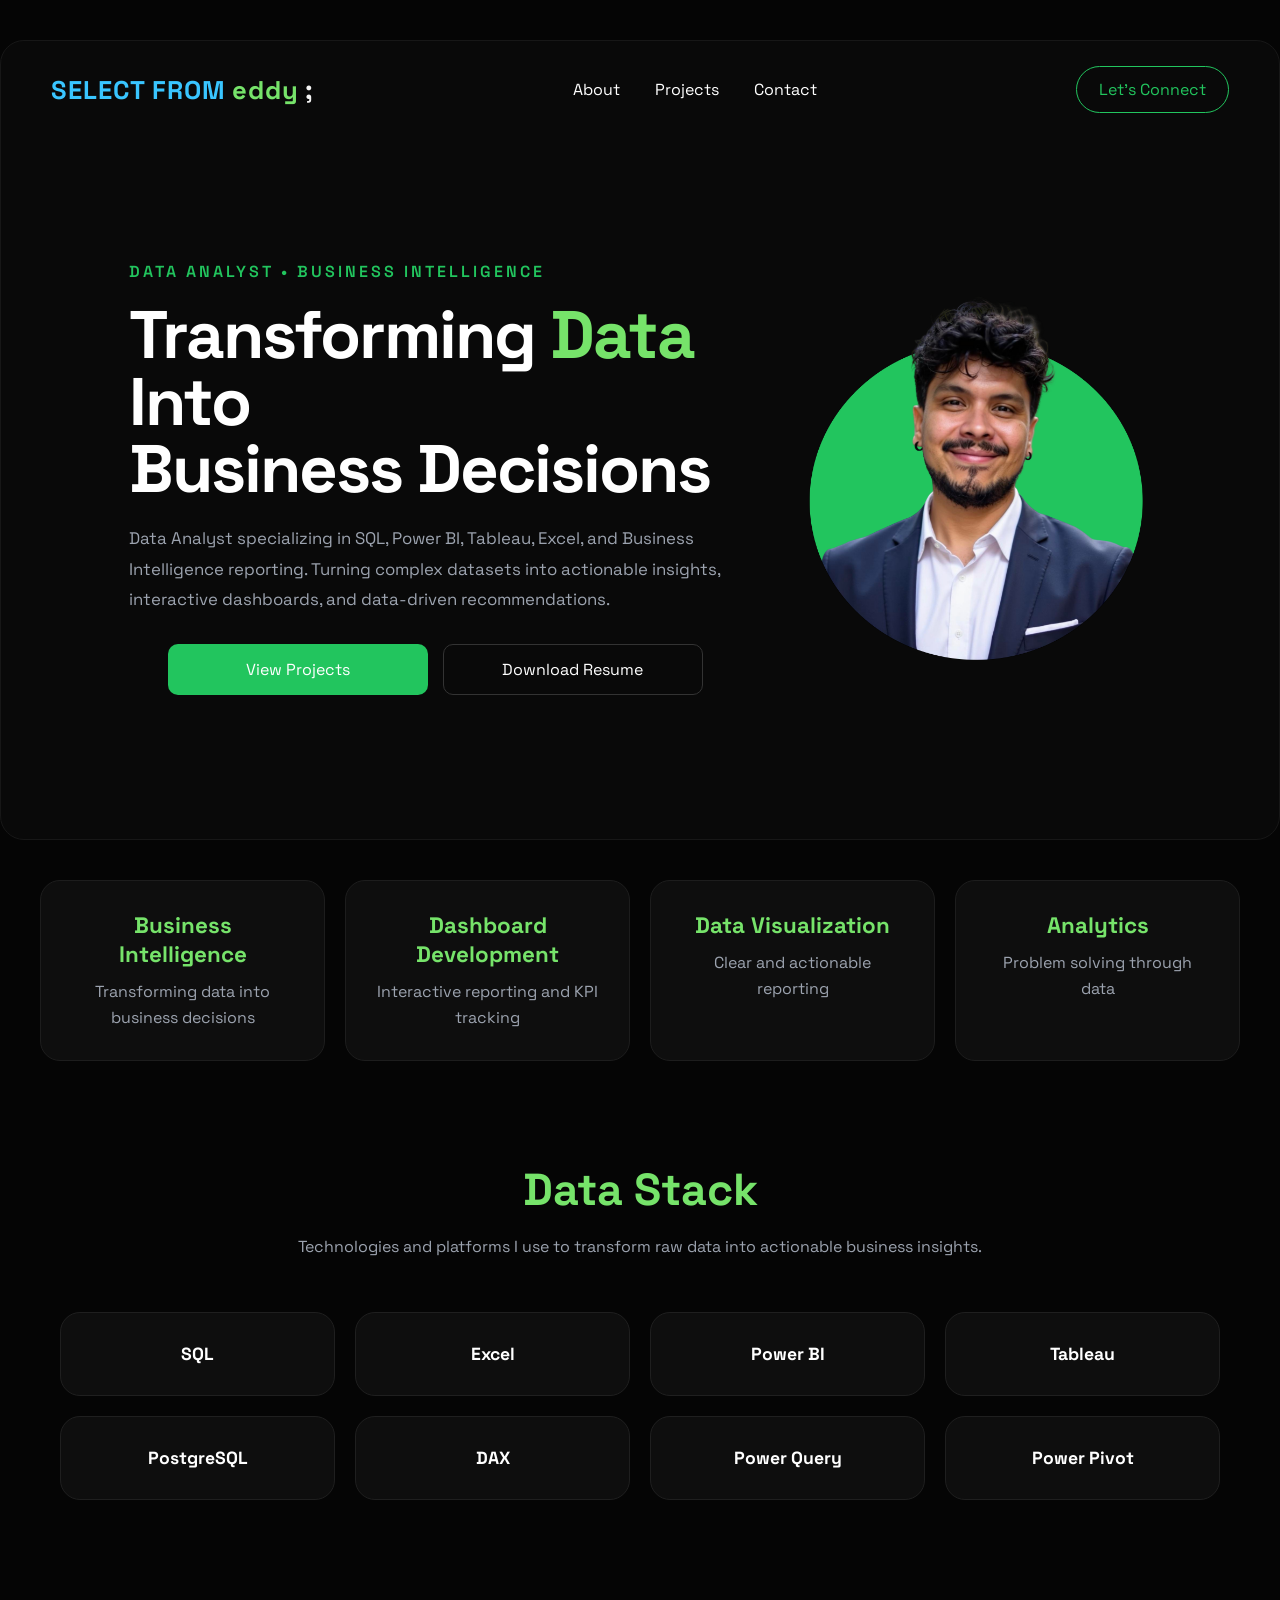
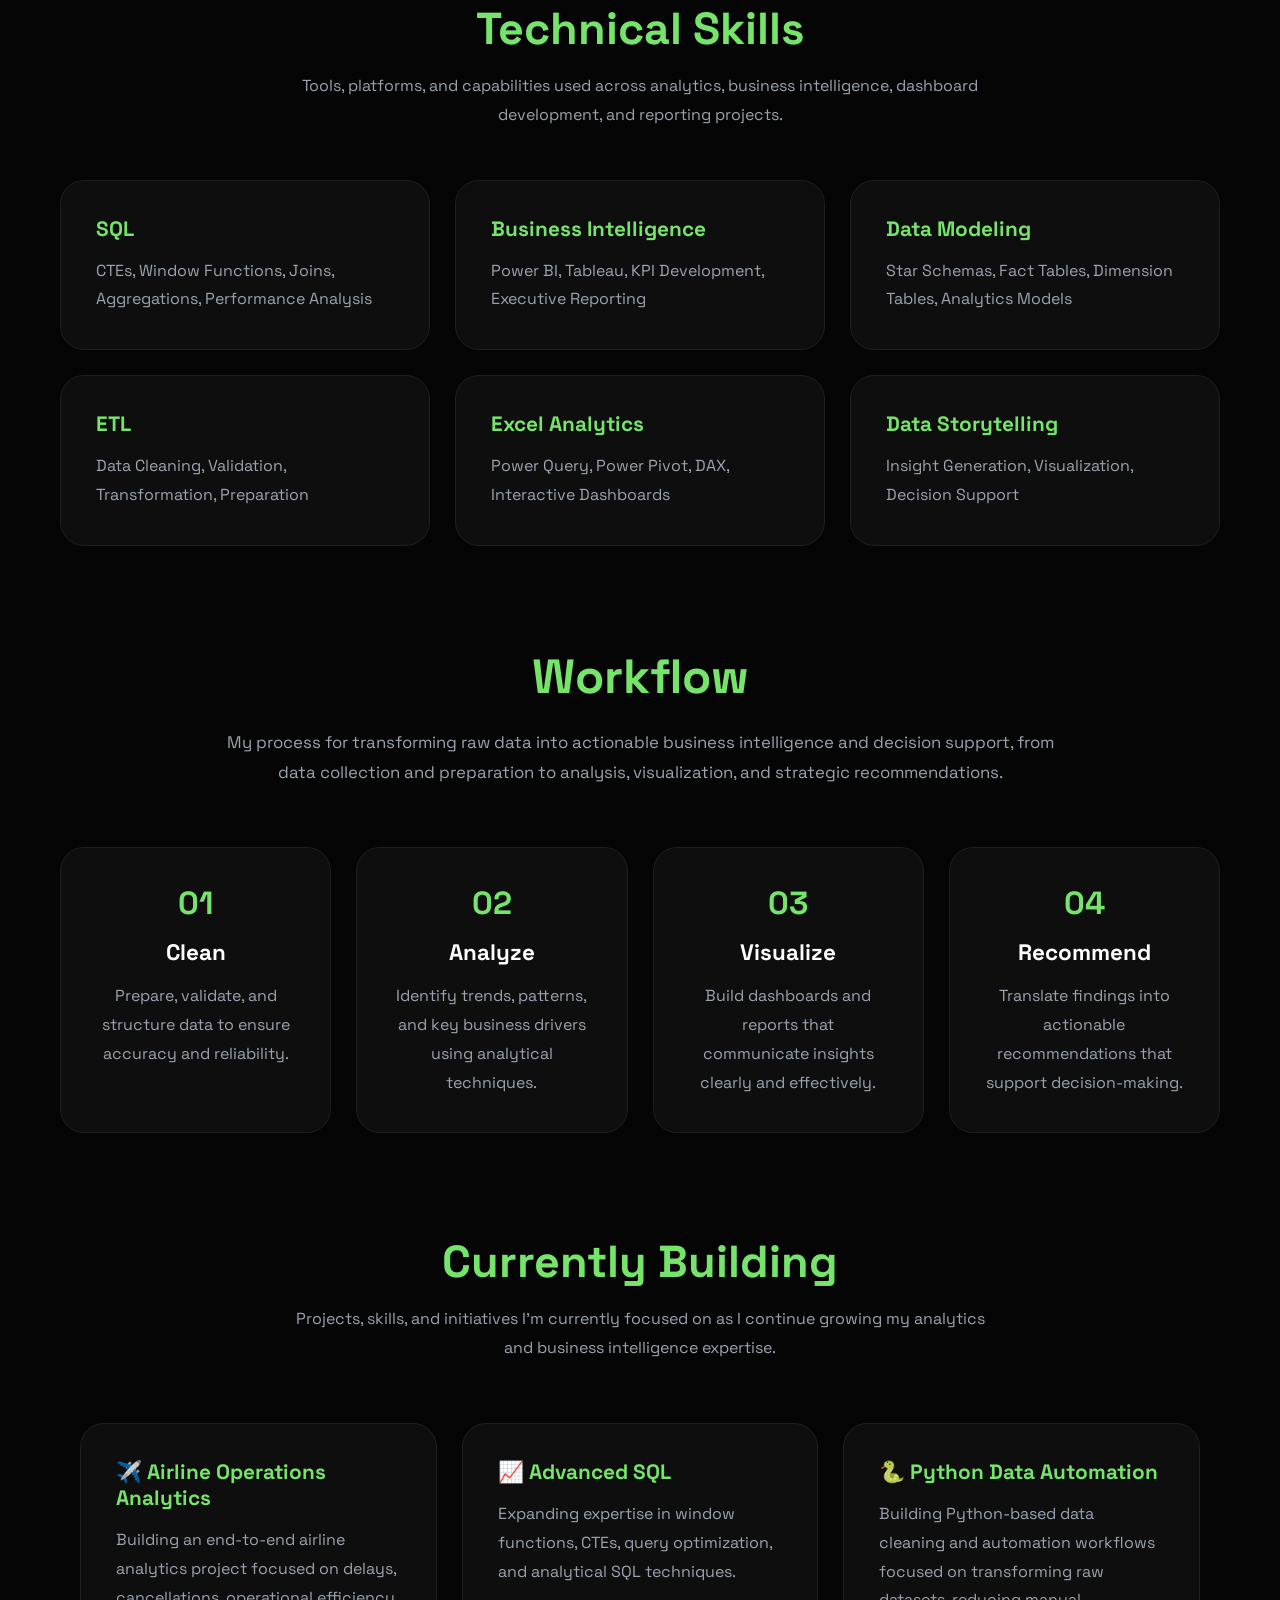
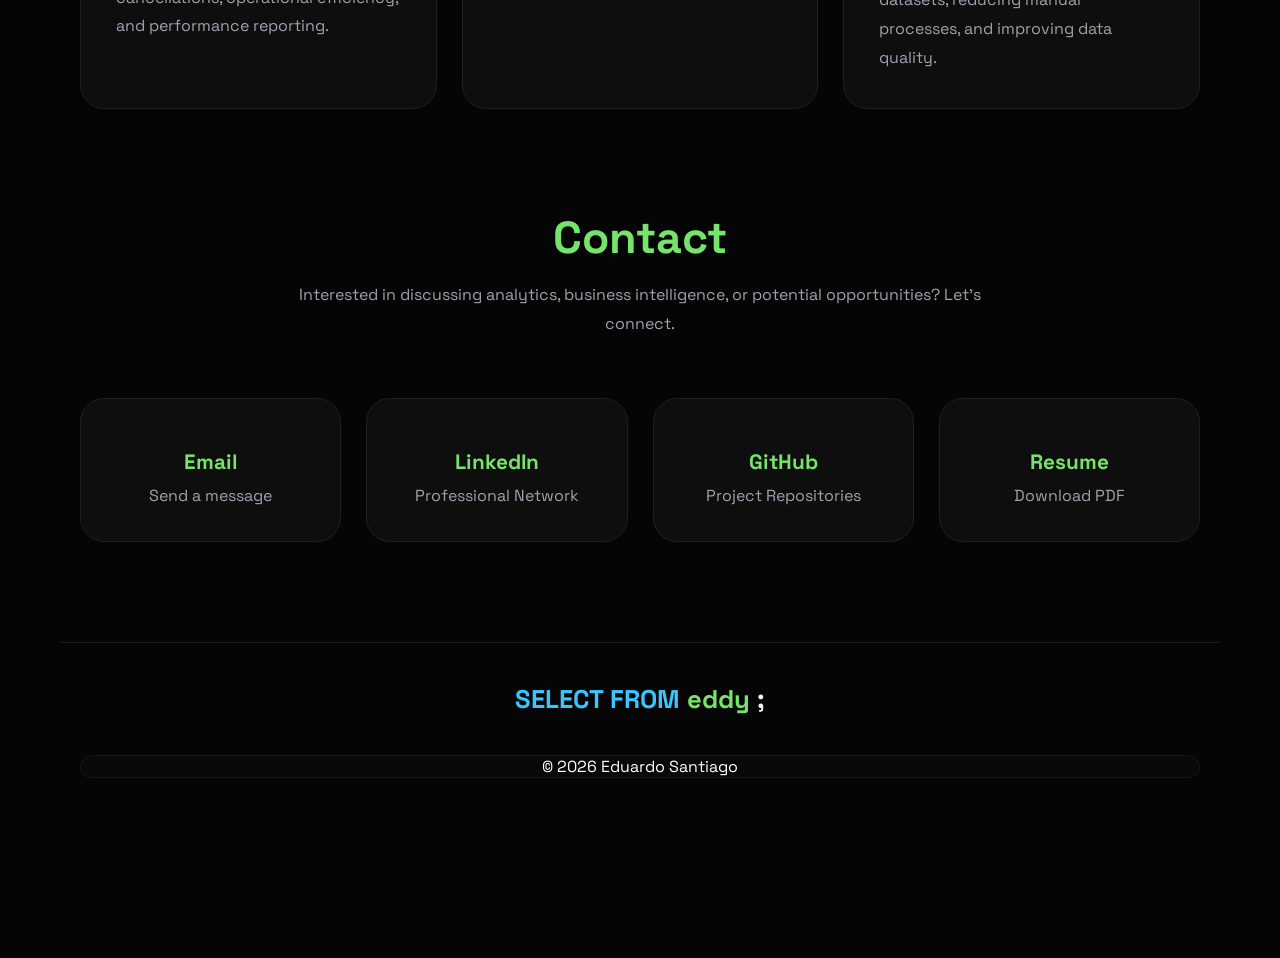
==== index.html @ 5956c4ac "index.html" ====
<!DOCTYPE html>
<html lang="en">

<head>
    <meta charset="UTF-8">
    <meta name="viewport" content="width=device-width, initial-scale=1.0">
    <title>Eduardo Santiago | Data Analyst</title>

    <link rel="stylesheet" href="styles.css">

   <link href="https://fonts.googleapis.com/css2?family=Space+Grotesk:wght@400;500;700;800&display=swap" rel="stylesheet">
</head>
<meta name="viewport" content="width=device-width, initial-scale=1.0">


<body>

    <div class="hero-wrapper">

        <nav class="navbar">

           <a href="index.html" class="logo">
    <span class="sql-blue">SELECT</span>
    <span class="sql-blue">FROM</span>
    <span class="sql-green">eddy</span>
    <span class="sql-white">;</span>
</a>


            <ul class="nav-links">
                <li><a href="about.html">About</a></li>
                <li><a href="projects.html">Projects</a></li>
                <li><a href="#contact">Contact</a></li>
            </ul>

            <a href="#contact" class="nav-button">
                Let's Connect
            </a>

        </nav>

 <section class="hero">

    <div class="hero-content">

        <span class="hero-tag">
            DATA ANALYST • BUSINESS INTELLIGENCE
        </span>

        <h1>
            Transforming
            <span class="green">Data</span>
            Into
            <br>
            Business Decisions
        </h1>

        <p>
            Data Analyst specializing in SQL, Power BI,
            Tableau, Excel, and Business Intelligence reporting.
            Turning complex datasets into actionable insights,
            interactive dashboards, and data-driven recommendations.
        </p>

        <div class="hero-buttons">

            <a href="projects.html" class="primary-btn">
                View Projects
            </a>

            <a href="assets/resume.pdf" class="secondary-btn" target="_blank">
                Download Resume
            </a>

        </div>

    </div>

    <div class="hero-image">
        <img src="assets/profilepic.png" alt="Profile Picture">
    </div>

</section>

       <br>

    </div>

   <section class="stats">

    <div class="stat">
        <h2>Business Intelligence</h2>
        <p>Transforming data into business decisions</p>
    </div>

    <div class="stat">
        <h2>Dashboard Development</h2>
        <p>Interactive reporting and KPI tracking</p>
    </div>

    <div class="stat">
        <h2>Data Visualization</h2>
        <p>Clear and actionable reporting</p>
    </div>

    <div class="stat">
        <h2>Analytics</h2>
        <p>Problem solving through data</p>
    </div>

</section>

<section class="home-section">

    <h2 class="section-title">
        Data Stack
    </h2>

    <p class="section-description">
        Technologies and platforms I use to transform raw data into
        actionable business insights.
    </p>

    <div class="stack-grid">

        <div class="stack-card">SQL</div>

        <div class="stack-card">Excel</div>

        <div class="stack-card">Power BI</div>

        <div class="stack-card">Tableau</div>

        <div class="stack-card">PostgreSQL</div>

        <div class="stack-card">DAX</div>

        <div class="stack-card">Power Query</div>

        <div class="stack-card">Power Pivot</div>

    </div>

</section>
<section class="home-section">

    <h2 class="section-title">
        Technical Skills
    </h2>

    <p class="section-description">
        Tools, platforms, and capabilities used across analytics,
        business intelligence, dashboard development, and reporting projects.
    </p>

    <div class="skills-grid-home">

        <div class="skills-card">
            <h3>SQL</h3>
            <p>CTEs, Window Functions, Joins, Aggregations, Performance Analysis</p>
        </div>

        <div class="skills-card">
            <h3>Business Intelligence</h3>
            <p>Power BI, Tableau, KPI Development, Executive Reporting</p>
        </div>

        <div class="skills-card">
            <h3>Data Modeling</h3>
            <p>Star Schemas, Fact Tables, Dimension Tables, Analytics Models</p>
        </div>

        <div class="skills-card">
            <h3>ETL</h3>
            <p>Data Cleaning, Validation, Transformation, Preparation</p>
        </div>

        <div class="skills-card">
            <h3>Excel Analytics</h3>
            <p>Power Query, Power Pivot, DAX, Interactive Dashboards</p>
        </div>

        <div class="skills-card">
            <h3>Data Storytelling</h3>
            <p>Insight Generation, Visualization, Decision Support</p>
        </div>

    </div>

</section>
<section class="home-section">

   <section class="workflow-section">

    <h2>Workflow</h2>

    <p class="workflow-description">
        My process for transforming raw data into actionable business intelligence and decision support, from data collection and preparation to analysis, visualization, and strategic recommendations.
    </p>

    <div class="workflow-grid">

        <div class="workflow-card">
            <span class="workflow-number">01</span>
            <h3>Clean</h3>
            <p>
                Prepare, validate, and structure data to ensure accuracy and reliability.
            </p>
        </div>

        <div class="workflow-card">
            <span class="workflow-number">02</span>
            <h3>Analyze</h3>
            <p>
                Identify trends, patterns, and key business drivers using analytical techniques.
            </p>
        </div>

        <div class="workflow-card">
            <span class="workflow-number">03</span>
            <h3>Visualize</h3>
            <p>
                Build dashboards and reports that communicate insights clearly and effectively.
            </p>
        </div>

        <div class="workflow-card">
            <span class="workflow-number">04</span>
            <h3>Recommend</h3>
            <p>
                Translate findings into actionable recommendations that support decision-making.
            </p>
        </div>

    </div>

</section>
<section class="home-section">

    <h2 class="section-title">
        Currently Building
    </h2>

    <p class="section-description">

        Projects, skills, and initiatives I'm currently focused on
        as I continue growing my analytics and business intelligence expertise.

    </p>

    <div class="current-grid">

        <div class="current-card">

            <h3>✈️ Airline Operations Analytics</h3>

            <p>
                Building an end-to-end airline analytics project focused
                on delays, cancellations, operational efficiency,
                and performance reporting.
            </p>

        </div>

        <div class="current-card">

            <h3>📈 Advanced SQL</h3>

            <p>
                Expanding expertise in window functions,
                CTEs, query optimization,
                and analytical SQL techniques.
            </p>

        </div>

       <div class="current-card">

    <h3>🐍 Python Data Automation</h3>

    <p>
        Building Python-based data cleaning and automation
        workflows focused on transforming raw datasets,
        reducing manual processes, and improving data quality.
    </p>



    </div>

</section>
<section class="home-section" id="contact">

    <h2 class="section-title">
        Contact
    </h2>

    <p class="section-description">

        Interested in discussing analytics, business intelligence,
        or potential opportunities? Let's connect.

    </p>

    <div class="contact-grid">

        <a href="mailto:greencitycypha@gmail.com"
           class="contact-card">

            

            <h3>Email</h3>

            <p>Send a message</p>

        </a>

        <a href="https://www.linkedin.com/in/eduardo-santiago-831806a0/"
           target="_blank"
           class="contact-card">

            

            <h3>LinkedIn</h3>

            <p>Professional Network</p>

        </a>

        <a href="https://github.com/SelectFromEddy"
           target="_blank"
           class="contact-card">

            

            <h3>GitHub</h3>

            <p>Project Repositories</p>

        </a>

        <a href="assets/resume.pdf"
           target="_blank"
           class="contact-card">

            

            <h3>Resume</h3>

            <p>Download PDF</p>

        </a>

    </div>

</section>

</body>
<footer class="footer">

    <div class="footer-logo">

        <span class="sql-blue">SELECT</span>
        <span class="sql-blue">FROM</span>
        <span class="sql-green">eddy</span>
        <span class="sql-white">;</span>

    </div>

    <p class="hero-wrapper">
        © 2026 Eduardo Santiago
    </p>

</footer>



</html>
---- styles.css ----
* {
    margin: 0;
    padding: 0;
    box-sizing: border-box;
}
body {
    background: #050505;
    color: white;
    font-family: 'Space Grotesk', sans-serif;
}


/* HERO CARD */

.hero-wrapper {

    max-width: 1300px;

    margin: 40px auto;

    background: #090909;

    border: 1px solid #171717;

    border-radius: 24px;

    overflow: hidden;
}

/* NAV */

.navbar {

    display: flex;

    justify-content: space-between;

    align-items: center;

    padding: 25px 50px;
}

.logo {

    font-size: 1.6rem;

    font-weight: 900;

    letter-spacing: 1px;

    cursor: pointer;

    text-decoration: none;

    display: inline-flex;

    gap: 6px;
}
.sql-blue {

    color: #39c5ff;
}

.sql-green {

    color: #76e36a;
}

.sql-white {

    color: #f5f5f5;
}
.nav-links {

    list-style: none;

    display: flex;

    gap: 35px;
}

.nav-links a {

    color: white;

    text-decoration: none;
}

.nav-button {

    padding: 12px 22px;

    border: 1px solid #22c55e;

    color: #22c55e;

    text-decoration: none;

    border-radius: 999px;
}

/* HERO */

.hero {

    display: grid;

    grid-template-columns: 1fr 450px;

    align-items: center;

    gap: 40px;

    padding: 60px;
}

.hero-tag {

    color: #22c55e;

    letter-spacing: 3px;

    font-weight: 600;
}

.hero h1 {

    font-size: 4.2rem;

    line-height: 1;

    font-weight: 800;

    letter-spacing: -2px;

    margin: 20px 0;
}

.green {

    color: #76e36a;

    font-weight: 800;
}


.hero p {

    max-width: 600px;

    color: #9ca3af;

    line-height: 1.8;

    margin-bottom: 30px;

    font-size: 1.05rem;
}

.hero-buttons {

    display: flex;

    gap: 15px;

    justify-content: center;

    flex-wrap: wrap;
}

.hero-buttons a {

    width: 260px;

    text-align: center;

    display: flex;

    justify-content: center;

    align-items: center;
}

.primary-btn {

    background: #22c55e;

    color: white;

    text-decoration: none;

    padding: 14px 24px;

    border-radius: 10px;
}

.secondary-btn {

    border: 1px solid #333;

    color: white;

    text-decoration: none;

    padding: 14px 24px;

    border-radius: 10px;
    }

/* PROFILE */

.hero-image {

    position: relative;

    width: 420px;

    height: 520px;

    margin: 0 auto;

    display: flex;

    justify-content: center;

    align-items: center;
}

.profile-shape {

    position: absolute;

    width: 360px;

    height: 360px;

    background: #22c55e;

    border-radius: 50%;

    left: 50%;

    bottom: 60px;

    transform: translateX(-50%);

    z-index: 1;

    box-shadow:
        0 0 80px rgba(34,197,94,.35);
}

.profile-image {

    position: absolute;

    width: 500px;

    left: 50%;

    bottom: 15px;

    transform: translateX(-50%);

    z-index: 2;
}
.profile-shape::after {

    content: '';

    position: absolute;

    left: 0;
    right: 0;

    bottom: 0;

    height: 180px;

    background: #22c55e;

    border-radius: 0 0 180px 180px;

    z-index: 5;
}
/* STATS */

.stats {

    max-width: 1200px;

    margin: 0 auto 50px;

    display: grid;

    grid-template-columns: repeat(4, 1fr);

    gap: 20px;
}

.stat {

    text-align: center;

    padding: 30px;

    background: #0e0e0e;

    border: 1px solid #1d1d1d;

    border-radius: 20px;
}

.stat h2 {

    color: #76e36a;

    font-size: 1.4rem;

    margin-bottom: 10px;
}


.stat p {

    color: #9ca3af;

    line-height: 1.6;
}


@media(max-width:900px){

    .hero{

        grid-template-columns:1fr;

        text-align:center;
    }

    .hero p{

        margin-left:auto;
        margin-right:auto;
    }

    .hero-buttons{

        justify-content:center;
    }

    .stats{

        grid-template-columns:1fr;
    }

}
/* ==========================
   PROJECTS PAGE
========================== */

.projects-hero {

    text-align: center;

    max-width: 900px;

    margin: 100px auto 70px;
}

.projects-hero h1 {

    font-size: 4rem;

    margin: 20px 0;
}

.projects-hero p {

    color: #9ca3af;

    line-height: 1.8;
}

.projects-grid-page {

    width: 100%;

    max-width: 1200px;

    margin: 80px auto;

    padding: 20px;

    display: flex;

    flex-direction: column;

    align-items: center;

    justify-content: center;

    gap: 35px;
}


.portfolio-card {

    width: 90%;

    max-width: 900px;

    margin: 0 auto;

    background: #0e0e0e;

    border: 1px solid #1f1f1f;

    border-radius: 24px;

    padding: 40px;

    text-decoration: none;

    color: white;

    transition: 0.35s ease;

    display: block;
}



.portfolio-card:hover {

    transform: translateY(-8px);

    border-color: #76e36a;

    box-shadow:
        0 0 30px rgba(118,227,106,.15);
}

.card-glow {

    position: absolute;

    width: 220px;

    height: 220px;

    top: -120px;

    right: -120px;

    background: rgba(118,227,106,.12);

    filter: blur(50px);
}

.portfolio-card h2 {

    margin-bottom: 12px;
}

.stack {

    display: inline-block;

    margin-bottom: 20px;

    color: #76e36a;

    font-weight: 600;
}

.portfolio-card p {

    color: #9ca3af;

    line-height: 1.7;

    margin-bottom: 20px;
}

/* ==========================
   SQL PROJECT CARDS
========================== */

.sql-query {

    text-align: center;

    font-family: Consolas, Monaco, monospace;

    font-size: 1.4rem;

    line-height: 1.8;

    margin-bottom: 20px;

    overflow-wrap: anywhere;

    word-break: break-word;
}



.project-description {

    text-align: center;

    color: #9ca3af;

    line-height: 1.8;

    padding: 10px 0 25px;
}

.query-button {

    display: block;

    text-align: center;

    color: #76e36a;

    font-weight: 700;

    font-size: 1.05rem;
}

.query-button:hover {

    color: #39c5ff;
}
/* PROJECT PAGE HEADER */

.sql-hero {

    max-width: 900px;

    margin: 100px auto 70px;

    padding: 0 20px;

    text-align: center;

    display: flex;

    flex-direction: column;

    align-items: center;
}

.repository-title {

    color: #76e36a;

    font-size: 4rem;

    font-weight: 800;

    margin-bottom: 20px;

    text-align: center;
}

.hero-subtitle {

    color: #9ca3af;

    line-height: 1.8;

    max-width: 700px;

    text-align: center;
}
/* ==========================
   MOBILE RESPONSIVE
========================== */

@media (max-width: 768px) {

    .navbar {

        flex-direction: column;

        gap: 20px;

        padding: 20px;
    }
    .project-image-small {

    width: 90%;

    max-width: none;
}


    .nav-links {

        flex-wrap: wrap;

        justify-content: center;

        gap: 15px;
    }

    .hero {

        grid-template-columns: 1fr;

        text-align: center;

        padding: 40px 20px;
    }

    .hero-content {

        order: 2;
    }

    .hero-image {

        order: 1;

        width: 100%;

        height: 380px;
    }

    .hero h1 {

        font-size: 2.5rem;
    }

    .hero p {

        max-width: 100%;

        margin-left: auto;

        margin-right: auto;
    }

    .hero-buttons {

        justify-content: center;

        flex-wrap: wrap;
    }

    .profile-shape {

        width: 280px;

        height: 280px;
    }

    .profile-image {

        width: 280px;
    }

    .stats {

        grid-template-columns: 1fr;

        padding: 20px;
    }

    .projects-grid-page {

        padding: 15px;
    }

    .portfolio-card {

        padding: 25px;
    }

    .sql-query {

        font-size: 1.1rem;
    }

    .repository-title {

        font-size: 2.5rem;
    }
}
/* ANALYTICS STACK */

.home-section {

    max-width: 1200px;

    margin: 100px auto;

    padding: 0 20px;

    text-align: center;
}

.section-title {

    color: #76e36a;

    font-size: 2.8rem;

    margin-bottom: 15px;
}

.section-description {

    color: #9ca3af;

    max-width: 700px;

    margin: 0 auto 50px;

    line-height: 1.8;
}

.stack-grid {

    display: grid;

    grid-template-columns:
        repeat(auto-fit, minmax(220px, 1fr));

    gap: 20px;
}

.stack-card {

    background: #0e0e0e;

    border: 1px solid #1f1f1f;

    border-radius: 20px;

    padding: 30px;

    font-size: 1.1rem;

    font-weight: 700;

    transition: 0.3s ease;
}

.stack-card:hover {

    border-color: #76e36a;

    transform: translateY(-5px);

    box-shadow:
        0 0 20px rgba(118,227,106,.12);
}
/* TECHNICAL SKILLS */

.skills-grid-home {

    display: grid;

    grid-template-columns:
        repeat(auto-fit, minmax(280px, 1fr));

    gap: 25px;

    max-width: 1200px;

    margin: 0 auto;
}

.skills-card {

    background: #0e0e0e;

    border: 1px solid #1f1f1f;

    border-radius: 24px;

    padding: 35px;

    text-align: left;

    transition: all .3s ease;
}

.skills-card:hover {

    border-color: #76e36a;

    transform: translateY(-6px);

    box-shadow:
        0 0 25px rgba(118,227,106,.12);
}

.skills-card h3 {

    color: #76e36a;

    font-size: 1.3rem;

    margin-bottom: 15px;
}

.skills-card p {

    color: #9ca3af;

    line-height: 1.8;

    margin: 0;
}
/* ANALYTICS WORKFLOW */

.workflow-grid {

    max-width: 1200px;

    margin: 60px auto 0;

    display: grid;

    grid-template-columns:
        repeat(auto-fit, minmax(250px, 1fr));

    gap: 25px;
}

.workflow-card {

    background: #0e0e0e;

    border: 1px solid #1f1f1f;

    border-radius: 24px;

    padding: 35px;

    text-align: center;

    transition: all 0.3s ease;
}

.workflow-card:hover {

    transform: translateY(-8px);

    border-color: #76e36a;

    box-shadow:
        0 0 25px rgba(118,227,106,.12);
}

.workflow-number {

    display: block;

    color: #76e36a;

    font-size: 2rem;

    font-weight: 800;

    margin-bottom: 15px;
}

.workflow-card h3 {

    margin-bottom: 15px;

    font-size: 1.4rem;
}

.workflow-card p {

    color: #9ca3af;

    line-height: 1.8;

    margin: 0;
}
/* CURRENTLY BUILDING */

.current-grid {

    max-width: 1200px;

    margin: 60px auto 0;

    display: grid;

    grid-template-columns:
        repeat(auto-fit, minmax(300px, 1fr));

    gap: 25px;
}

.current-card {

    background: #0e0e0e;

    border: 1px solid #1f1f1f;

    border-radius: 24px;

    padding: 35px;

    transition: all 0.3s ease;

    text-align: left;
}

.current-card:hover {

    transform: translateY(-8px);

    border-color: #76e36a;

    box-shadow:
        0 0 25px rgba(118,227,106,.12);
}

.current-card h3 {

    color: #76e36a;

    margin-bottom: 15px;

    font-size: 1.3rem;
}

.current-card p {

    color: #9ca3af;

    line-height: 1.8;

    margin: 0;
}
/* CONTACT SECTION */

.contact-grid {

    display: grid;

    grid-template-columns:
        repeat(auto-fit, minmax(250px, 1fr));

    gap: 25px;

    max-width: 1200px;

    margin: 60px auto 0;
}

.contact-card {

    background: #0e0e0e;

    border: 1px solid #1f1f1f;

    border-radius: 24px;

    padding: 35px;

    text-align: center;

    text-decoration: none;

    color: white;

    transition: .3s ease;
}

.contact-card:hover {

    transform: translateY(-8px);

    border-color: #76e36a;

    box-shadow:
        0 0 25px rgba(118,227,106,.15);
}

.contact-card h3 {

    color: #76e36a;

    margin-top: 15px;

    margin-bottom: 10px;

    font-size: 1.3rem;
}

.contact-card p {

    color: #9ca3af;

    margin: 0;
}
/* FREELANCE PAGE */

.freelance-hero {

    max-width: 1000px;

    margin: 100px auto;

    text-align: center;

    padding: 0 20px;
}

.freelance-hero h1 {

    font-size: 4rem;

    color: #76e36a;

    margin-bottom: 20px;
}

.freelance-hero p {

    max-width: 700px;

    margin: 0 auto 30px;

    color: #9ca3af;

    line-height: 1.8;
}

.services-grid {

    display: grid;

    grid-template-columns:
        repeat(auto-fit, minmax(300px, 1fr));

    gap: 25px;

    margin-top: 40px;
}

.service-card {

    background: #0e0e0e;

    border: 1px solid #1f1f1f;

    border-radius: 24px;

    padding: 35px;

    text-decoration: none;

    color: white;

    transition: .3s ease;
}

.service-card:hover {

    border-color: #76e36a;

    transform: translateY(-8px);

    box-shadow:
        0 0 25px rgba(118,227,106,.12);
}

.service-card h3 {

    color: #76e36a;

    margin-bottom: 15px;
}

.service-card p {

    color: #9ca3af;

    line-height: 1.8;
}

/* FOOTER */

.footer {

    margin-top: 80px;

    padding: 40px 20px;

    text-align: center;

    border-top: 1px solid #1f1f1f;
}

.footer-logo {

    font-size: 1.6rem;

    font-weight: 900;

    margin-bottom: 15px;
}

.footer-copy {

    color: #666;

    font-size: 0.9rem;
}

/* PROJECT PAGES */

.project-container {

    max-width: 1200px;

    margin: 80px auto;

    padding: 20px;
}

.project-container h1 {

    font-size: 3.5rem;

    margin-bottom: 10px;
}

.project-subtitle {

    color: #76e36a;

    margin-bottom: 40px;
}

.project-section {

    margin-bottom: 60px;
}

.project-section h2 {

    color: #76e36a;

    margin-bottom: 20px;
}

.project-section p {

    color: white;

    line-height: 1.8;
}

.project-image {

    width: 100%;

    border-radius: 20px;

    margin: 30px 0;

    border: 1px solid #1f1f1f;
}
.project-image-small {

    width: 50%;

    display: block;

    margin: 30px 0 30px 20px;

    border-radius: 20px;

    border: 1px solid #1f1f1f;
}

/* ==================================
   PROJECT PAGE RESPONSIVE
================================== */

@media (max-width: 768px) {

    .project-container {

        padding: 0 15px;
    }

    .project-hero {

        text-align: center;
    }

    .project-hero h1 {

        font-size: 2.5rem;

        line-height: 1.15;
    }

    .project-subtitle {

        font-size: 1rem;

        margin-bottom: 40px;
    }

    .project-section {

        padding: 25px;
    }

    .project-section h2 {

        font-size: 1.6rem;
    }

    .project-subheading {

        font-size: 1.25rem;
    }

    .project-section p {

        font-size: 1rem;

        line-height: 1.9;
    }

    .spaced-list {

        padding-left: 20px;
    }

    .spaced-list li {

        margin-bottom: 14px;
    }

    .metrics-grid {

        grid-template-columns: 1fr;

        gap: 15px;
    }

    .metric-card h3 {

        font-size: 2.3rem;
    }

    .tool-grid {

        grid-template-columns: 1fr;
    }

    .skills-line {

        line-height: 2.2;

        font-size: 1rem;
    }

    .project-links {

        flex-direction: column;

        align-items: center;
    }

    .project-links a {

        width: 100%;

        max-width: 320px;
    }

    .hero-buttons {

        flex-direction: column;

        align-items: center;
    }

    .hero-buttons a {

        width: 100%;

        max-width: 320px;
    }

    .finding-card {

        padding: 25px;
    }

    .finding-card h3 {

        font-size: 1.3rem;
    }

}
.project-links {

    display: flex;

    justify-content: center;

    gap: 20px;

    flex-wrap: wrap;

    margin-top: 20px;
}
.project-links a {

    width: 260px;

    text-align: center;

    display: flex;

    justify-content: center;

    align-items: center;
}
/* LIGHTBOX */

.clickable-image {

    cursor: zoom-in;
}

.lightbox {

    display: none;

    position: fixed;

    top: 0;

    left: 0;

    width: 100%;

    height: 100%;

    background: rgba(0,0,0,.95);

    justify-content: center;

    align-items: center;

    z-index: 9999;

    padding: 20px;
}

.lightbox img {

    max-width: 95%;

    max-height: 95%;

    border-radius: 12px;
}
.dashboard-title {

    text-align: center;

    color: #76e36a;
}
.section-divider {

    border: none;

    border-top: 1px solid #1f1f1f;

    margin: 40px 0;
}
.hero {
    display: flex;
    align-items: center;
    justify-content: space-between;
    gap: 60px;
    padding: 80px 10%;
}

.hero-text {
    flex: 1;
}

.hero-text h1 {
    font-size: 3rem;
    margin-bottom: 10px;
}

.subtitle {
    color: #16a34a;
    font-size: 1.2rem;
    font-weight: 600;
    margin-bottom: 20px;
}

.hero-buttons {
    margin-top: 25px;
    display: flex;
    gap: 15px;
}

.hero-image {
    flex: 0 0 350px;
    text-align: center;
}

.hero-image img {
    width: 350px;
    max-width: 100%;
}

@media (max-width: 768px) {
    .hero {
        flex-direction: column-reverse;
        text-align: center;
    }

    .hero-buttons {
        justify-content: center;
        flex-wrap: wrap;
    }

    .hero-image img {
        width: 250px;
    }
}
.workflow-section h2 {
    color: #76e36a;
    font-size: 3rem;
    font-weight: 800;
    text-align: center;
    margin-bottom: 20px;
}

.workflow-description {
    max-width: 850px;
    margin: 0 auto 40px;
    text-align: center;
    color: #9ca3af;
    line-height: 1.8;
    font-size: 1.05rem;
}
.chart-container {

    width: 100%;

    overflow: hidden;

    margin: 30px 0;
}

.project-image-medium {

    width: 75%;

    max-width: 900px;

    display: block;

    margin: 0 auto;

    border-radius: 20px;

    border: 1px solid #1f1f1f;
}
/* SQL DROPDOWN */

.sql-dropdown {

    width: 75%;

    margin: 30px auto 50px;

    text-align: center;
}
.sql-dropdown summary {

    cursor: pointer;

    width: 100%;

    background: #111111;

    border: 1px solid #222222;

    border-radius: 16px;

    padding: 18px 24px;

    color: #39c5ff;

    font-weight: 700;

    text-align: center;

    transition: all 0.3s ease;
}

.sql-dropdown summary:hover {

    border-color: #76e36a;

    color: #76e36a;
}

.sql-dropdown[open] summary {

    margin-bottom: 25px;
}
.chart-container {

    width: 75%;

    margin: 0 auto;

    text-align: center;
}

.chart-analysis {

    width: 75%;

    margin: 0 auto;

    text-align: left;
}
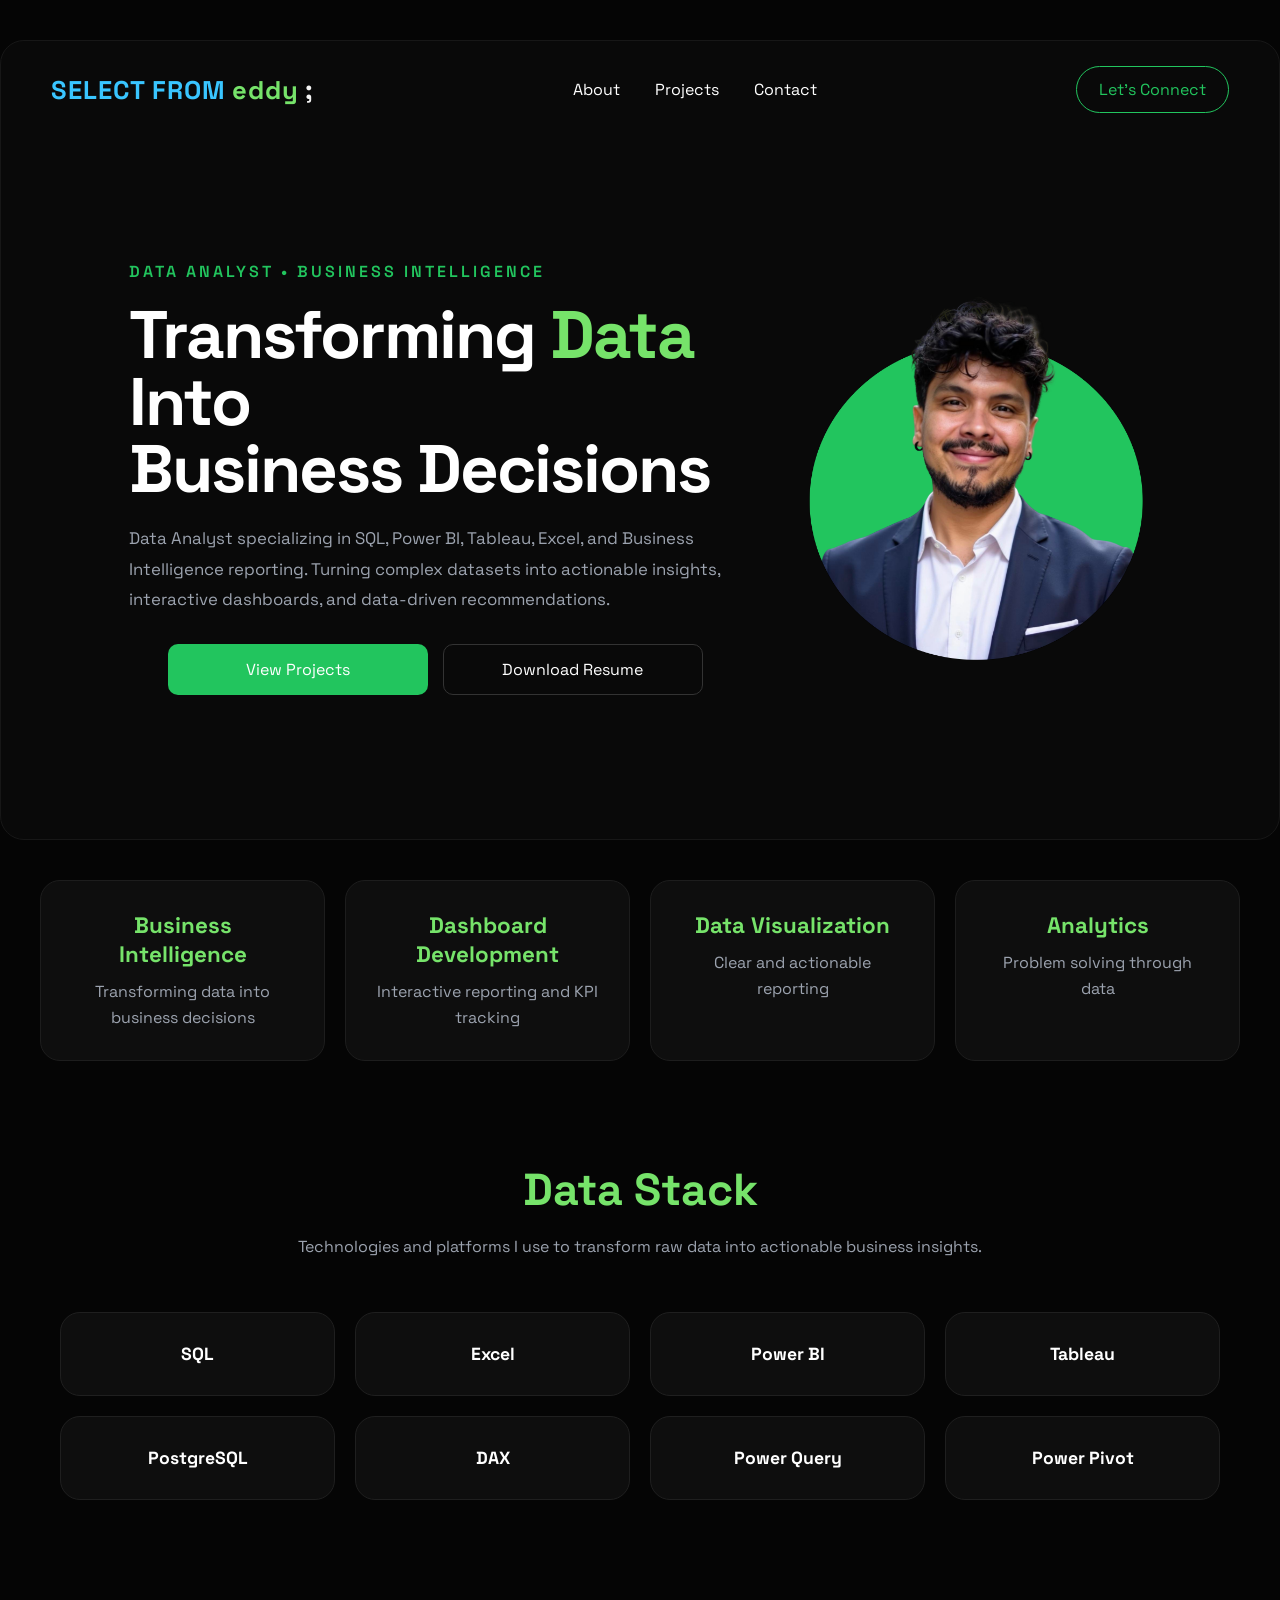
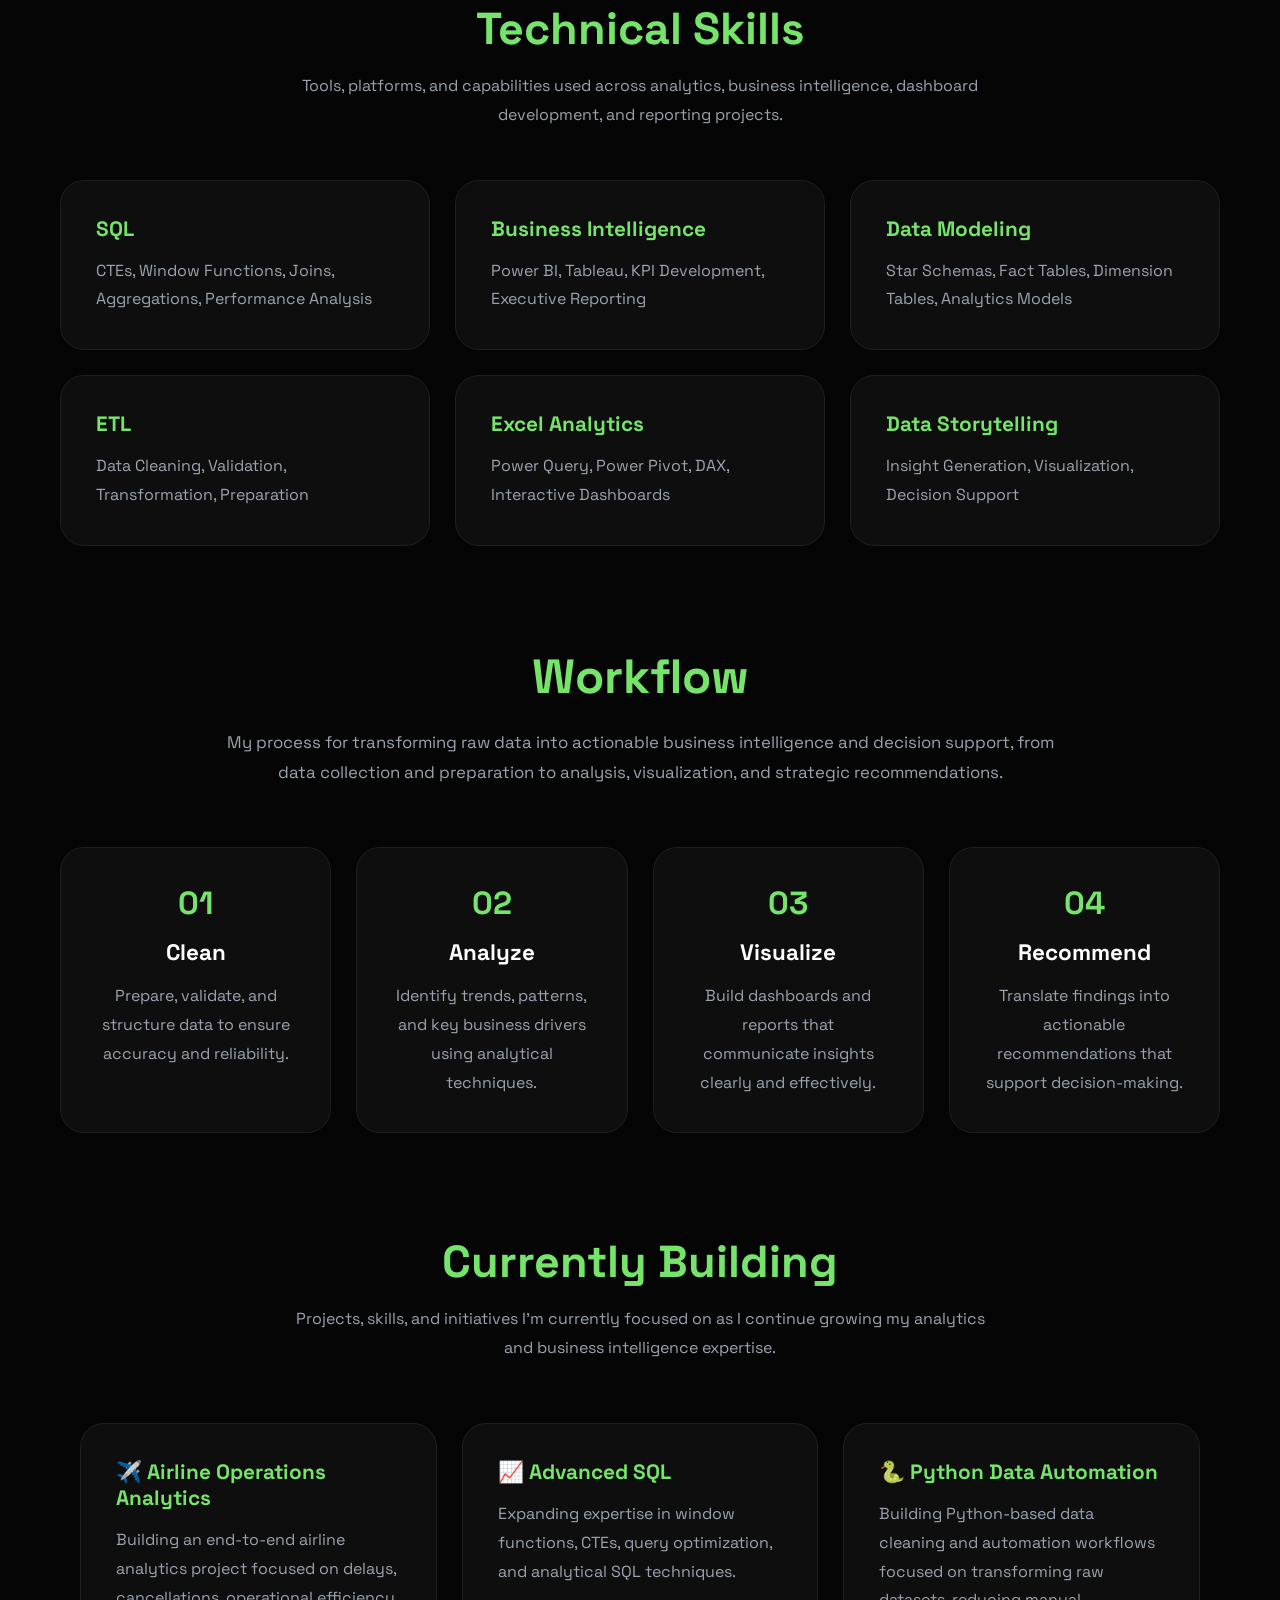
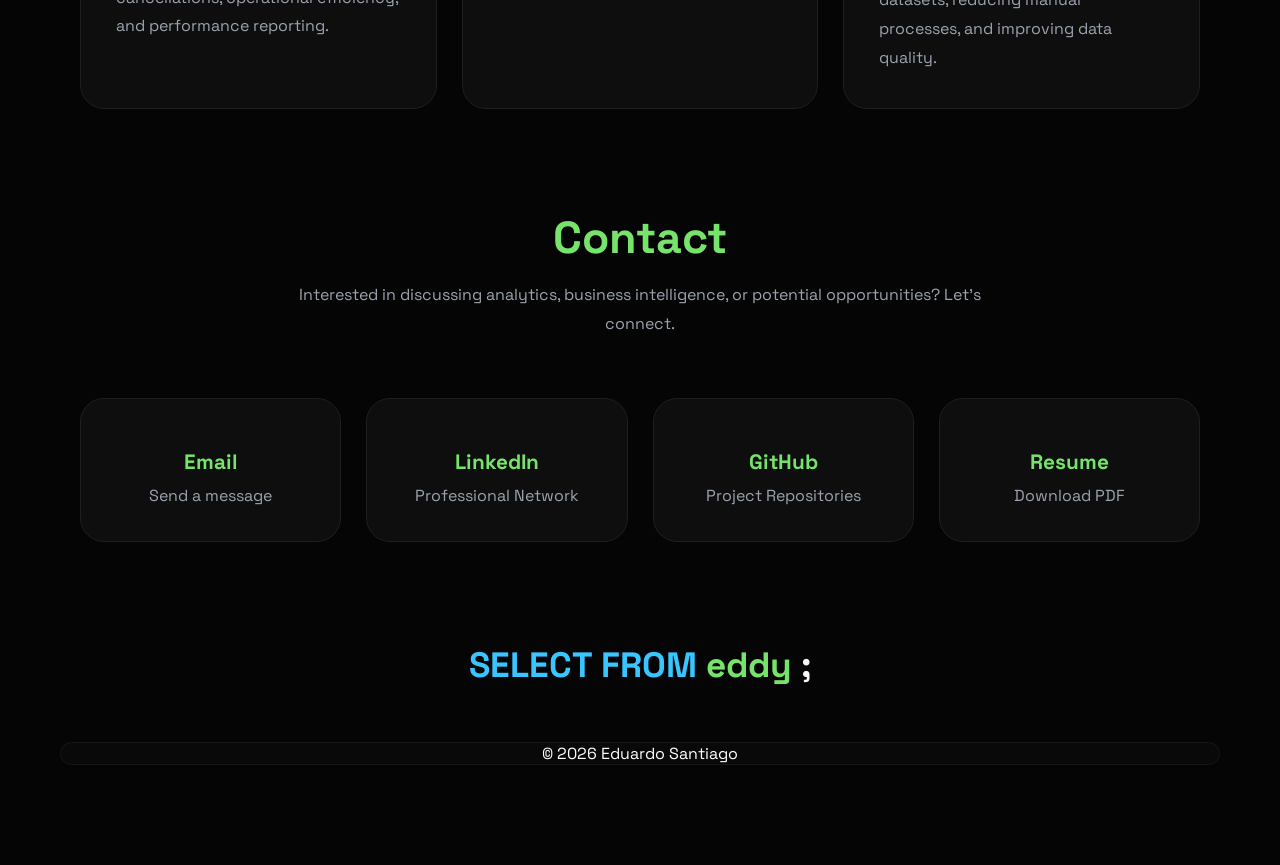
==== commit 85eacac2: "index.html" ====
--- a/index.html
+++ b/index.html
@@ -356,16 +356,17 @@
 </section>
 
 </body>
-<footer class="footer">
-
-    <div class="footer-logo">
+<section class="project-footer">
+ <a href="index.html" class="footer-logo">
 
         <span class="sql-blue">SELECT</span>
         <span class="sql-blue">FROM</span>
         <span class="sql-green">eddy</span>
         <span class="sql-white">;</span>
 
-    </div>
+    </a>
+
+</section>
 
     <p class="hero-wrapper">
         © 2026 Eduardo Santiago
--- a/styles.css
+++ b/styles.css
@@ -1546,3 +1546,63 @@
 
     text-align: left;
 }
+.project-footer {
+
+    display: flex;
+
+    flex-direction: column;
+
+    align-items: center;
+
+    justify-content: center;
+
+    text-align: center;
+
+    margin: 80px auto 40px;
+
+    gap: 24px;
+}
+
+.footer-logo {
+
+    text-decoration: none;
+
+    font-size: 2.2rem;
+
+    font-weight: 800;
+
+    display: inline-block;
+
+    transition: transform 0.3s ease;
+}
+
+.footer-logo:hover {
+
+    transform: scale(1.03);
+}
+
+.back-to-top-btn {
+
+    background: transparent;
+
+    border: 1px solid #39c5ff;
+
+    color: #39c5ff;
+
+    border-radius: 999px;
+
+    padding: 12px 24px;
+
+    font-weight: 700;
+
+    cursor: pointer;
+
+    transition: all 0.3s ease;
+}
+
+.back-to-top-btn:hover {
+
+    background: #39c5ff;
+
+    color: #000;
+}
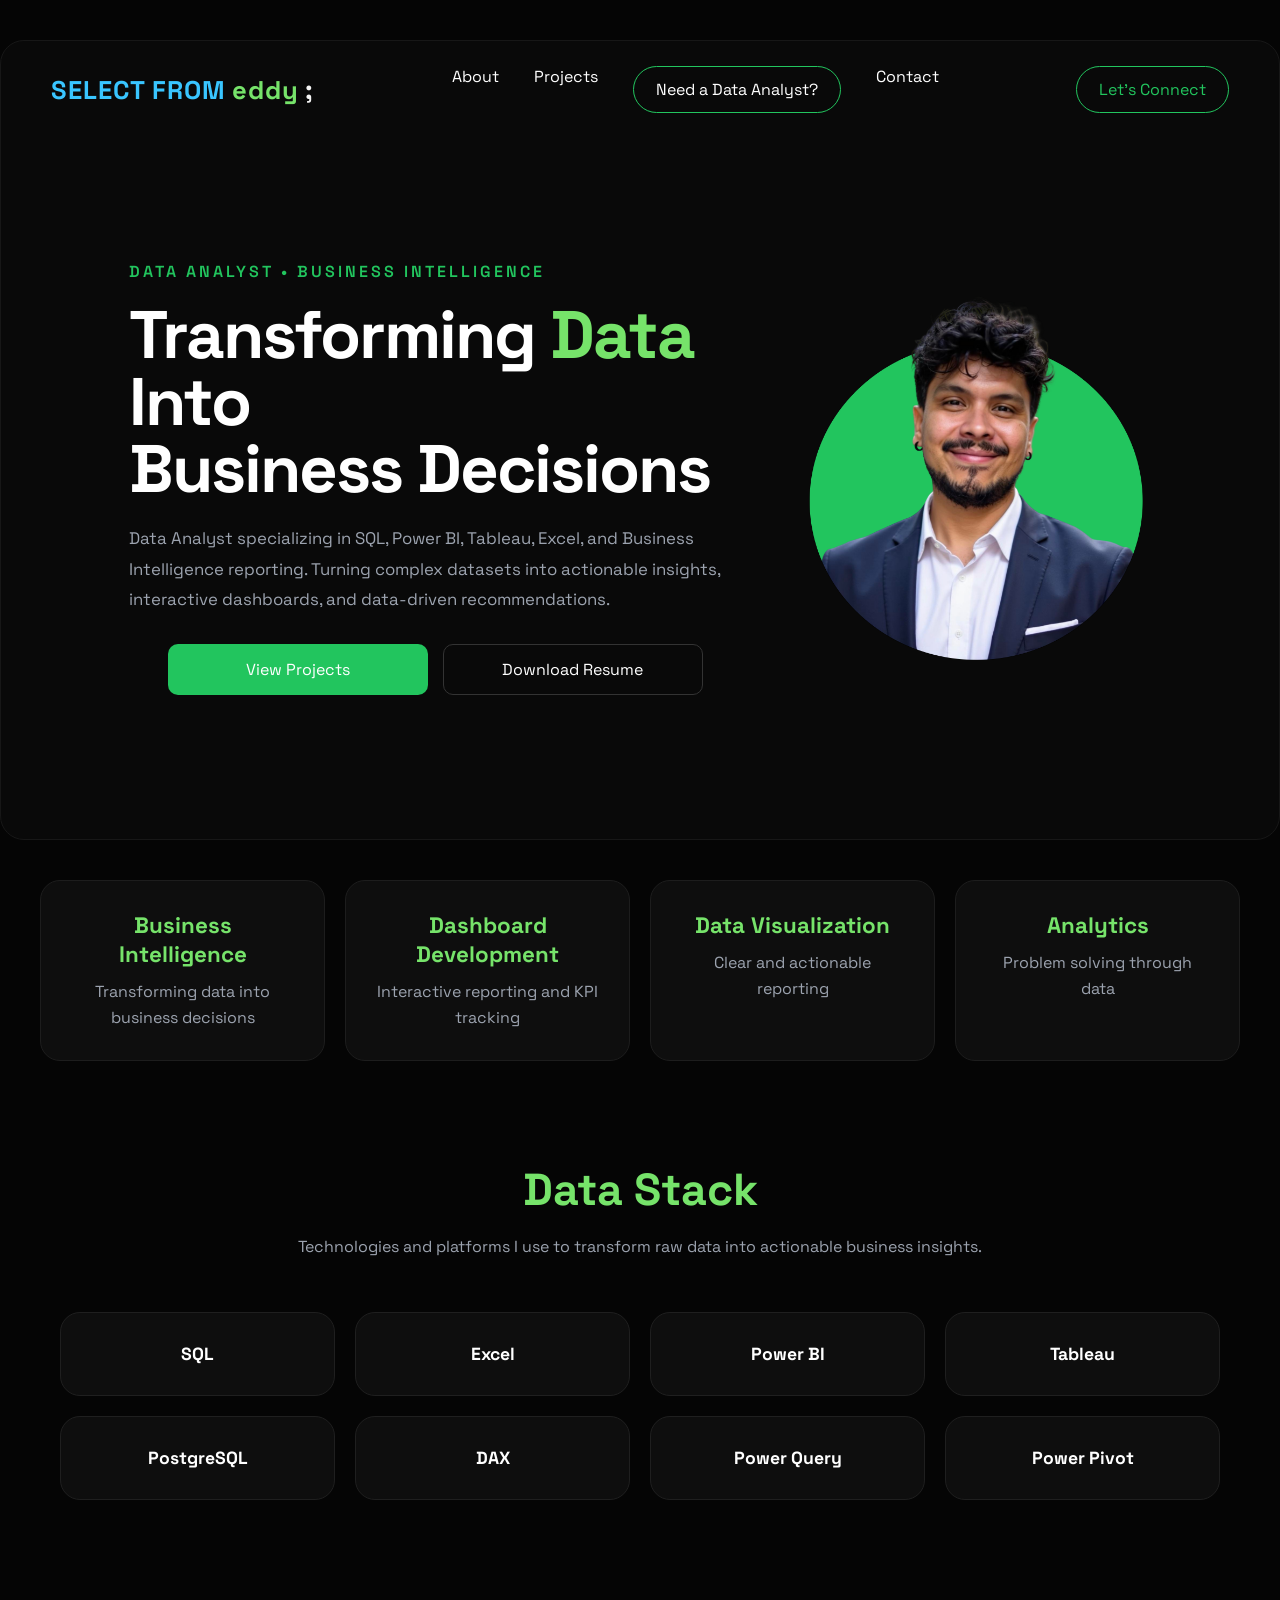
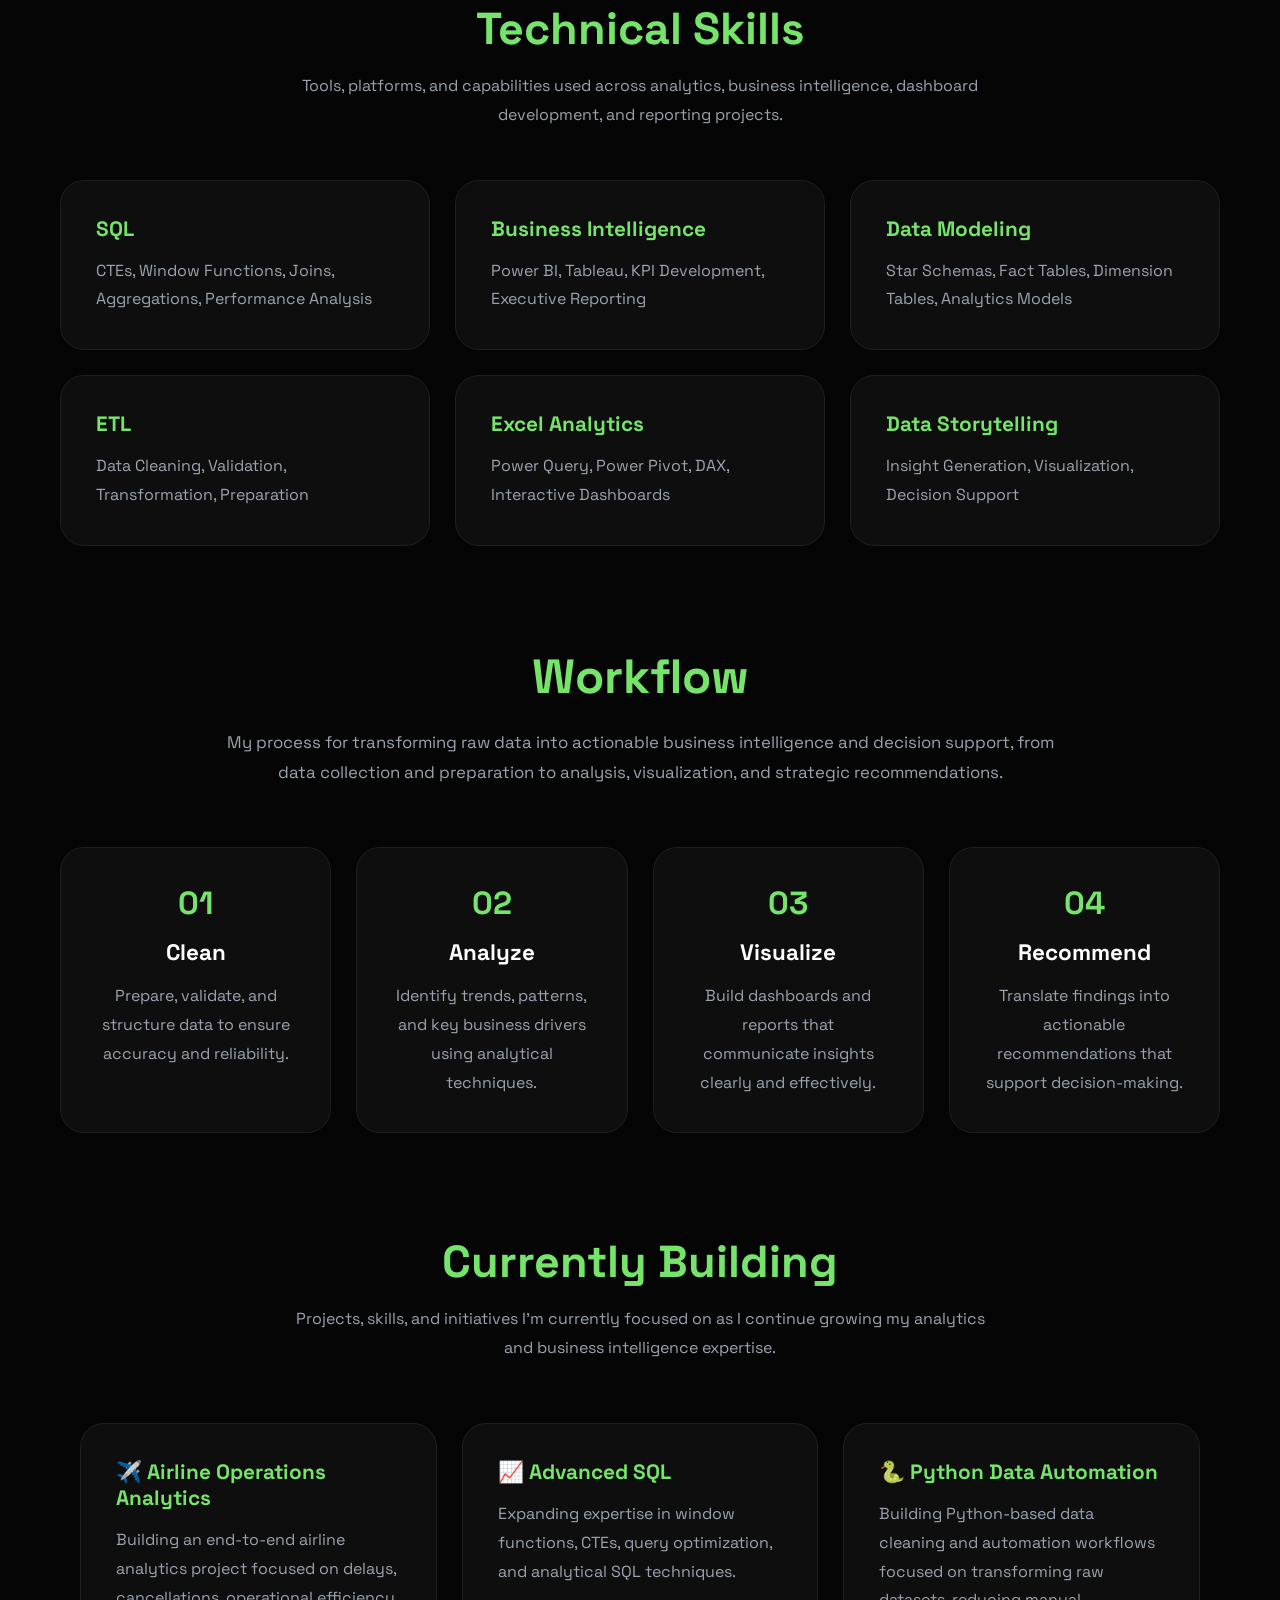
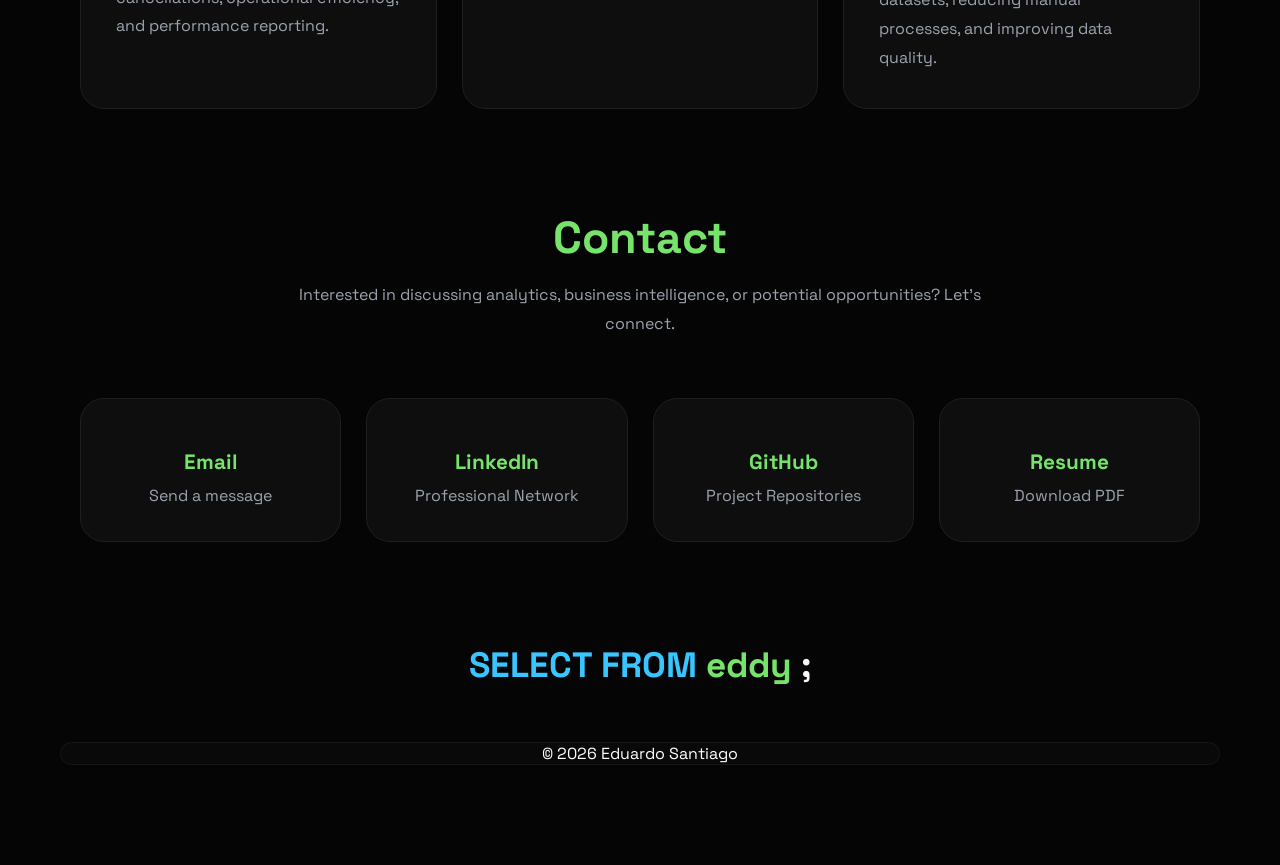
==== commit d10458d3: "index.html" ====
--- a/index.html
+++ b/index.html
@@ -29,7 +29,13 @@
 
             <ul class="nav-links">
                 <li><a href="about.html">About</a></li>
-                <li><a href="projects.html">Projects</a></li>
+                <li><a href="projects.html">Projects</a></li>
+                <a href="https://www.upwork.com/freelancers/~01a66ec9088aaba80f?companyReference=2098145896398430062&mp_source=share"
+   target="_blank"
+   class="nav-button">
+    Need a Data Analyst?
+</a>
+
                 <li><a href="#contact">Contact</a></li>
             </ul>
 
--- a/styles.css
+++ b/styles.css
@@ -1605,4 +1605,17 @@
     background: #39c5ff;
 
     color: #000;
-}
+}
+hr {
+
+    border: none;
+
+    height: 1px;
+
+    background: rgba(255,255,255,.15);
+
+    margin: 50px auto;
+
+    width: 100%;
+}
+
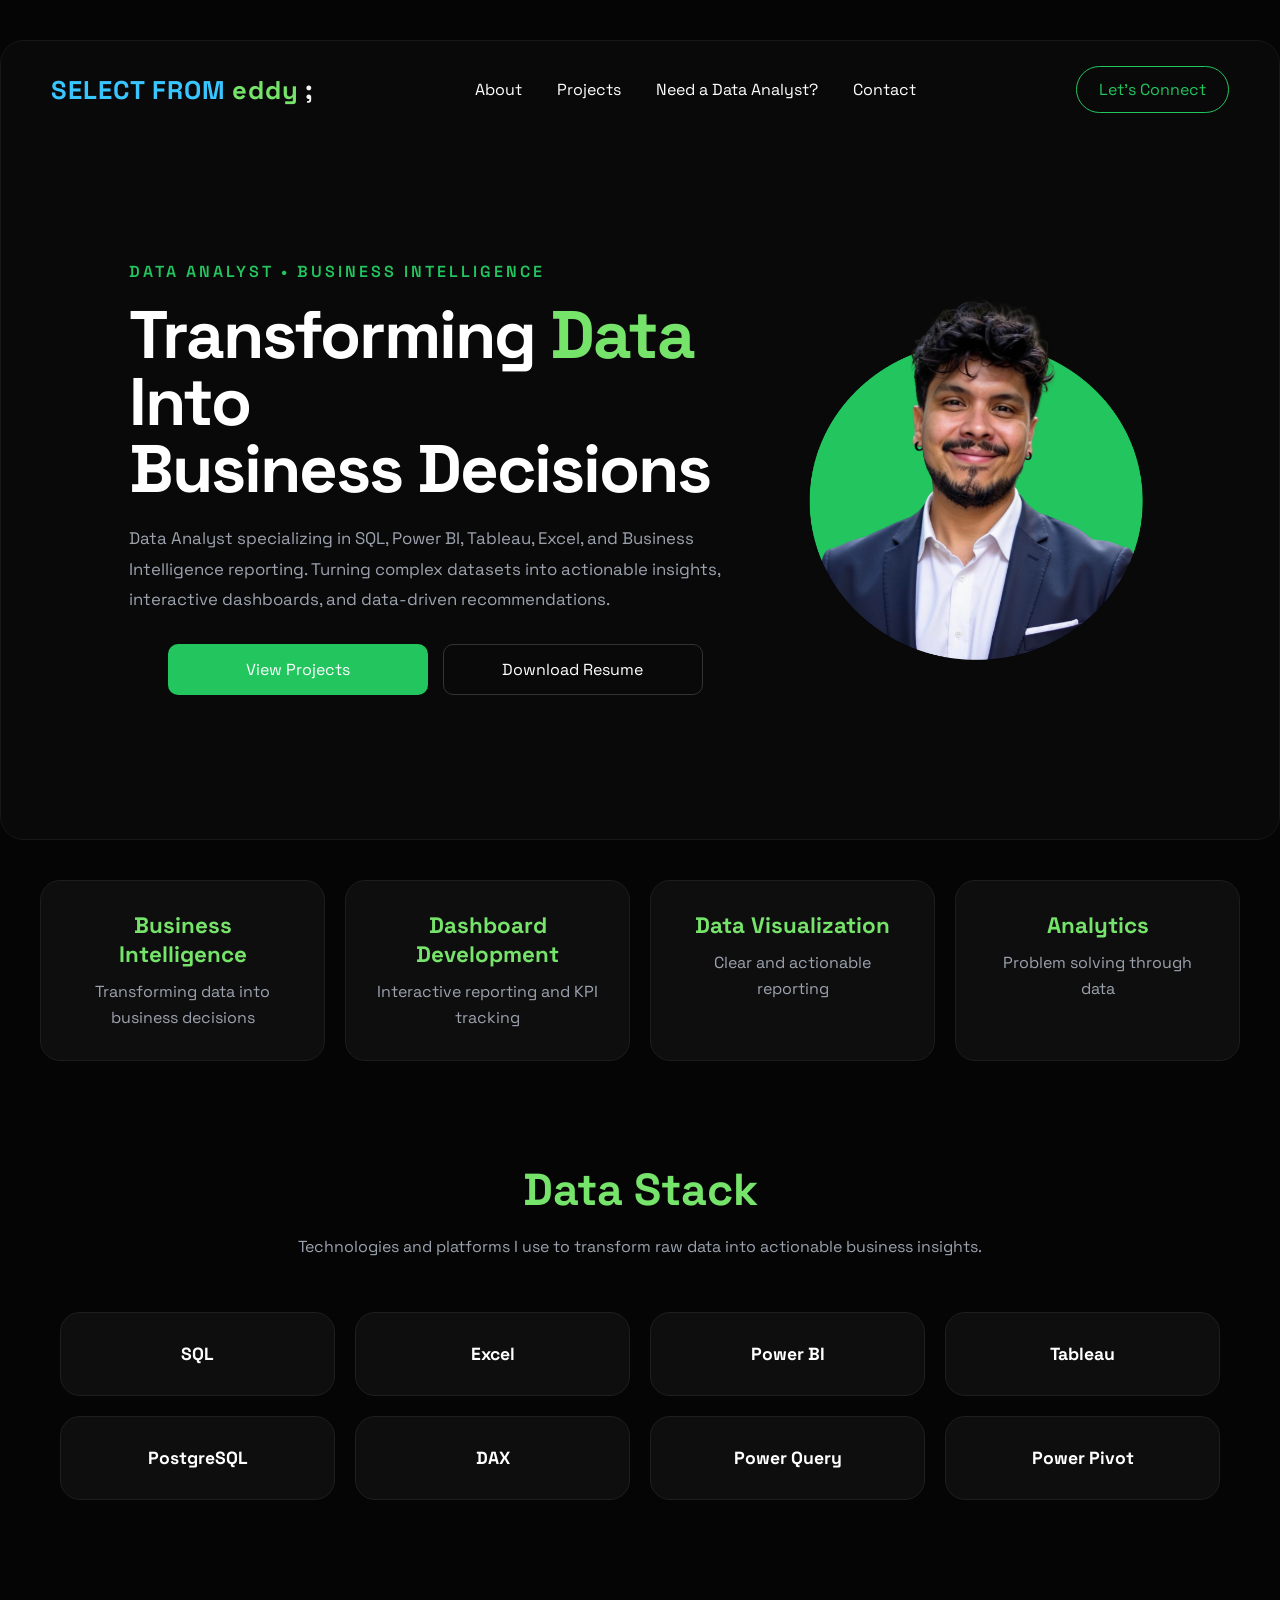
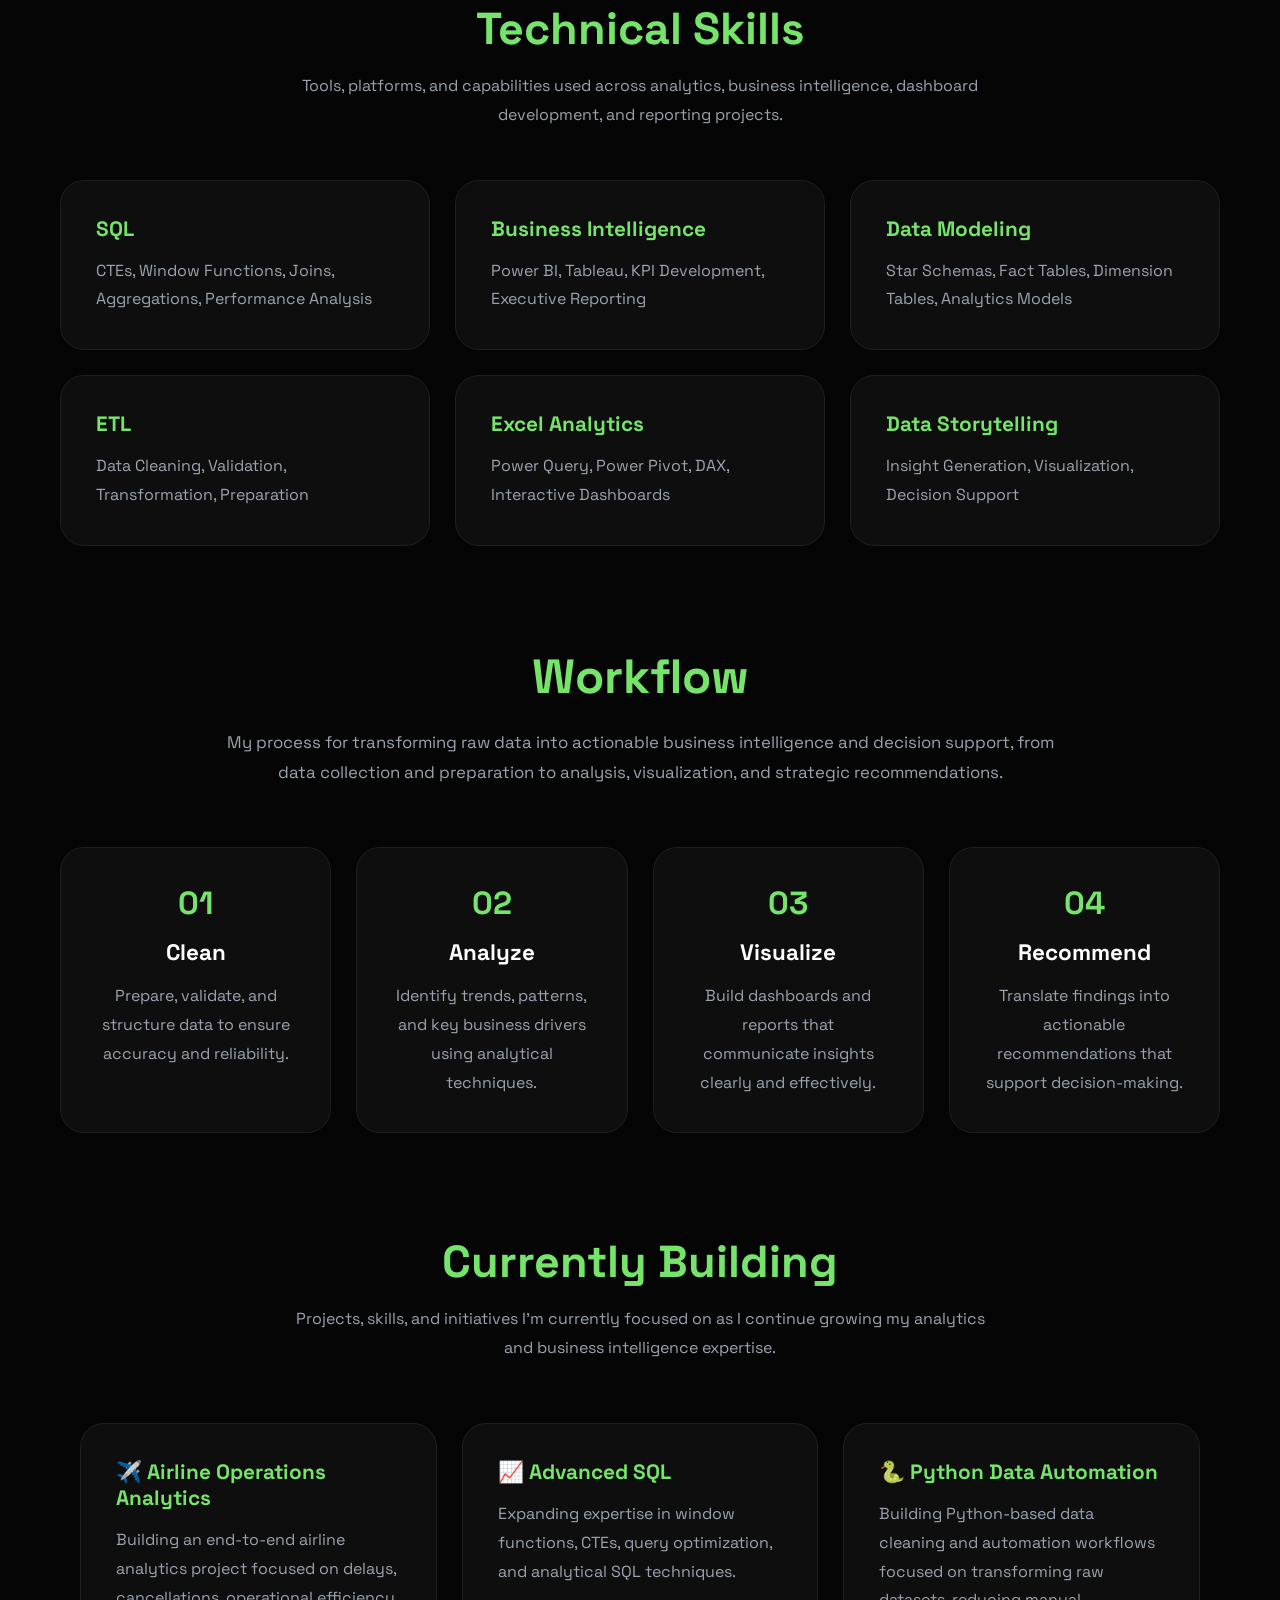
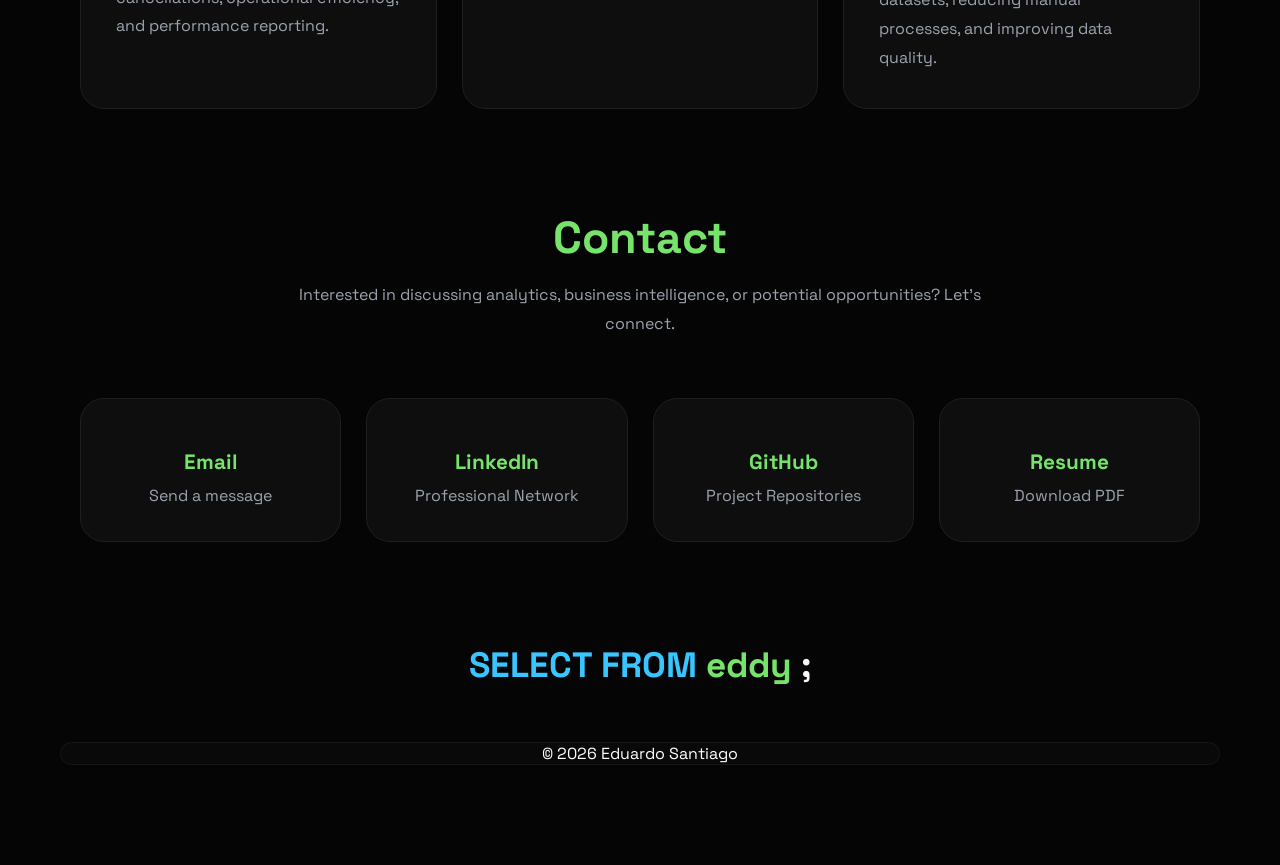
==== commit ea4cd288: "index.html" ====
--- a/index.html
+++ b/index.html
@@ -30,12 +30,8 @@
             <ul class="nav-links">
                 <li><a href="about.html">About</a></li>
                 <li><a href="projects.html">Projects</a></li>
-                <a href="https://www.upwork.com/freelancers/~01a66ec9088aaba80f?companyReference=2098145896398430062&mp_source=share"
-   target="_blank"
-   class="nav-button">
-    Need a Data Analyst?
-</a>
-
+                <li><a href="https://www.upwork.com/freelancers/~01a66ec9088aaba80f?companyReference=2098145896398430062&mp_source=share"
+>Need a Data Analyst?</a></li>
                 <li><a href="#contact">Contact</a></li>
             </ul>
 
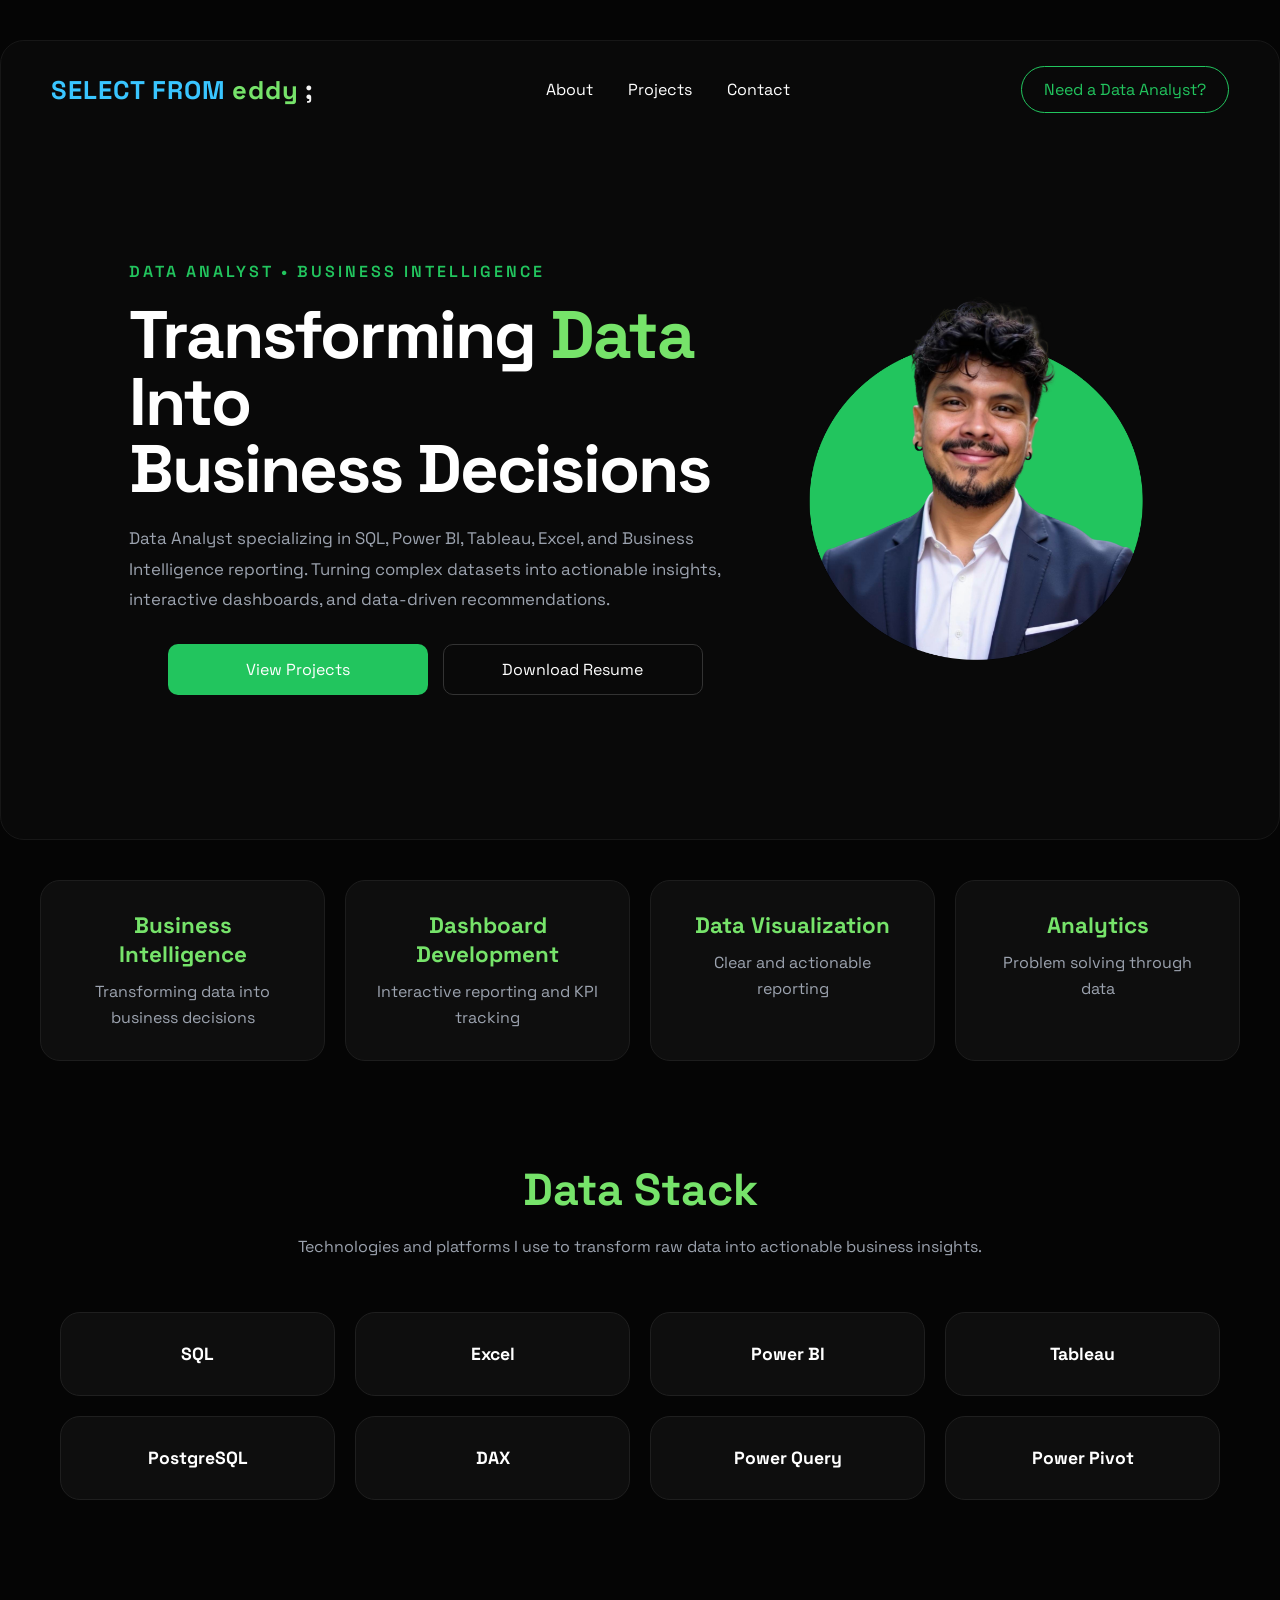
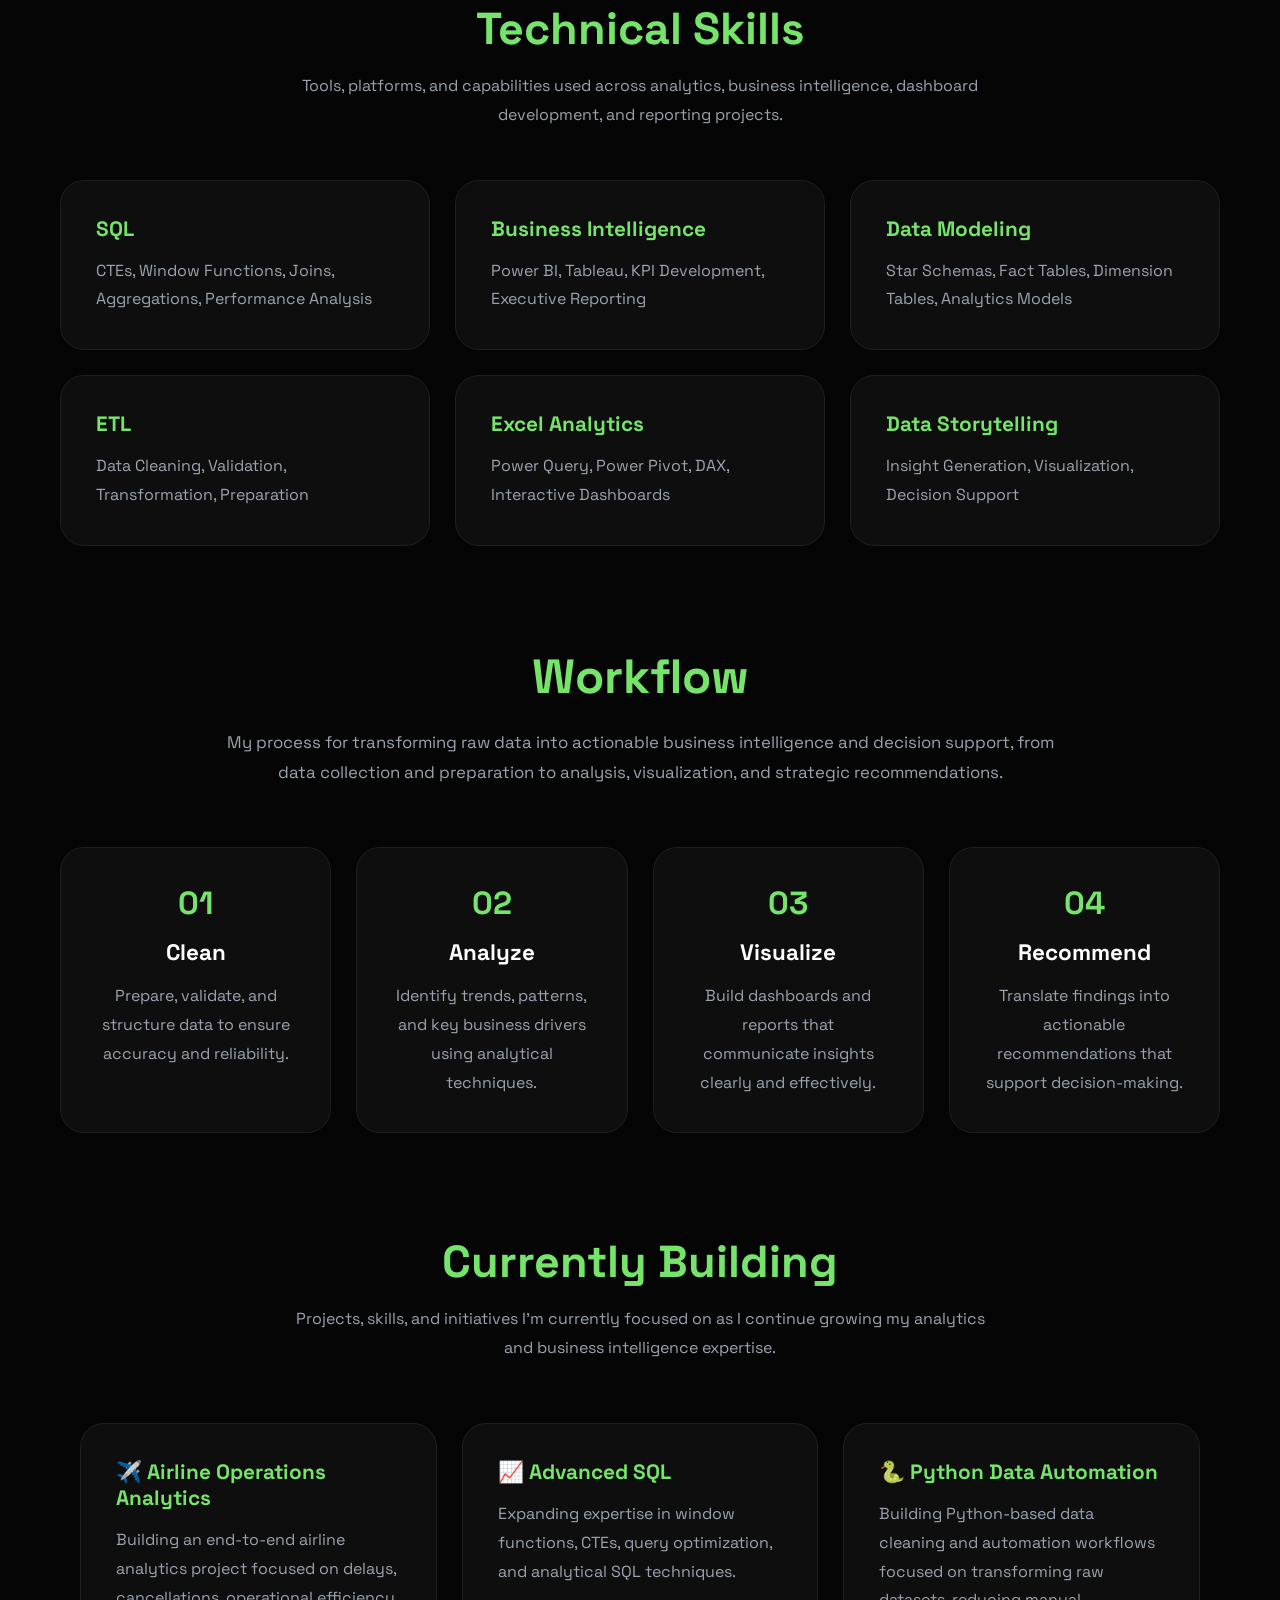
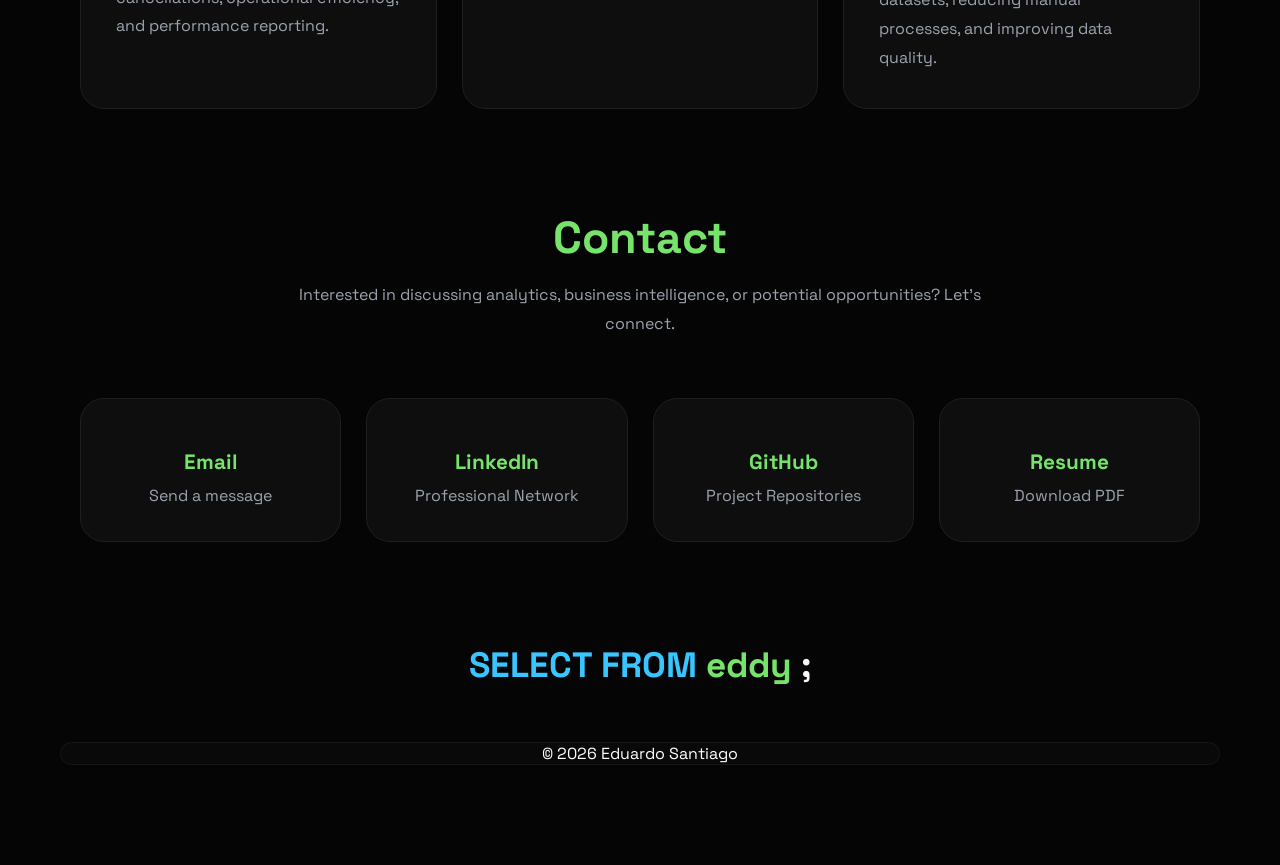
==== commit d79b61d6: "index.html" ====
--- a/index.html
+++ b/index.html
@@ -29,15 +29,16 @@
 
             <ul class="nav-links">
                 <li><a href="about.html">About</a></li>
-                <li><a href="projects.html">Projects</a></li>
-                <li><a href="https://www.upwork.com/freelancers/~01a66ec9088aaba80f?companyReference=2098145896398430062&mp_source=share"
->Need a Data Analyst?</a></li>
+                <li><a href="projects.html">Projects</a></li>
                 <li><a href="#contact">Contact</a></li>
             </ul>
 
-            <a href="#contact" class="nav-button">
-                Let's Connect
-            </a>
+          <a href="https://www.upwork.com/freelancers/~01a66ec9088aaba80f?companyReference=2098145896398430062&mp_source=share"
+   target="_blank"
+   class="nav-button">
+    Need a Data Analyst?
+</a>
+
 
         </nav>
 
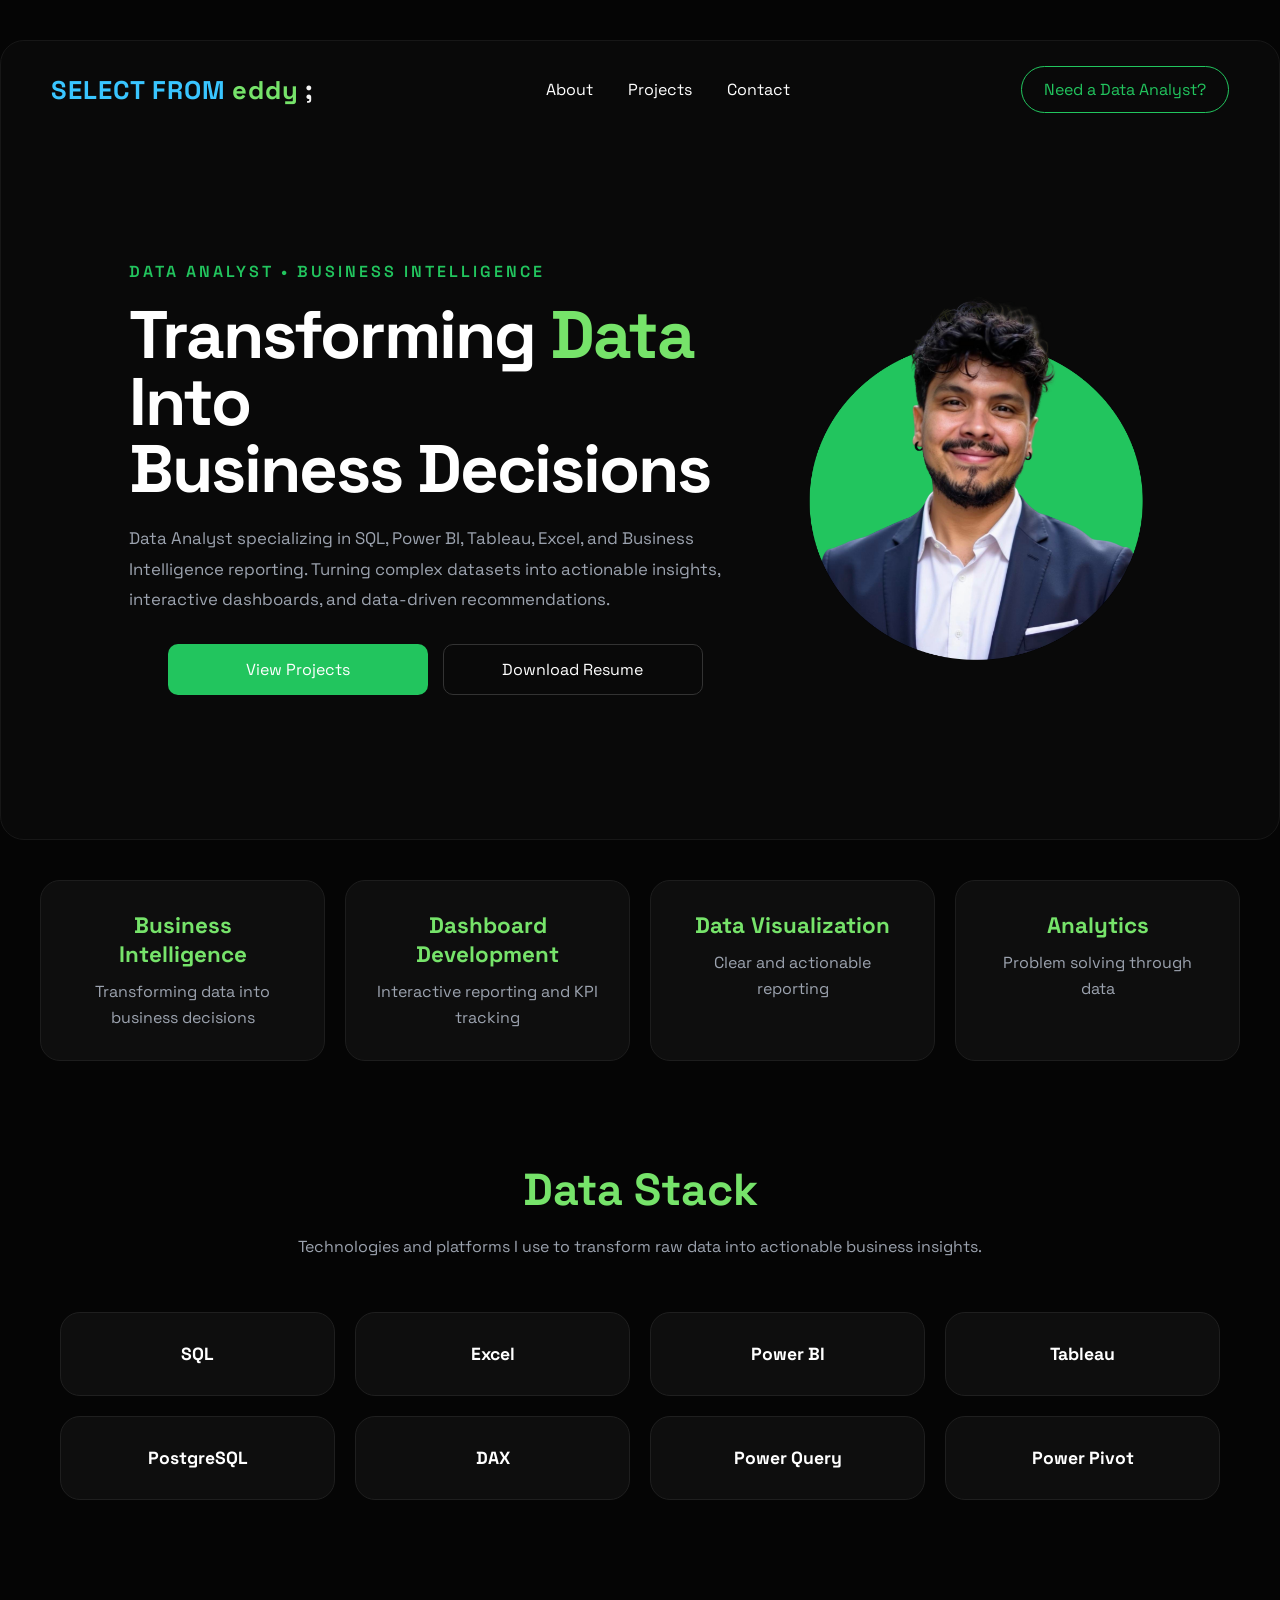
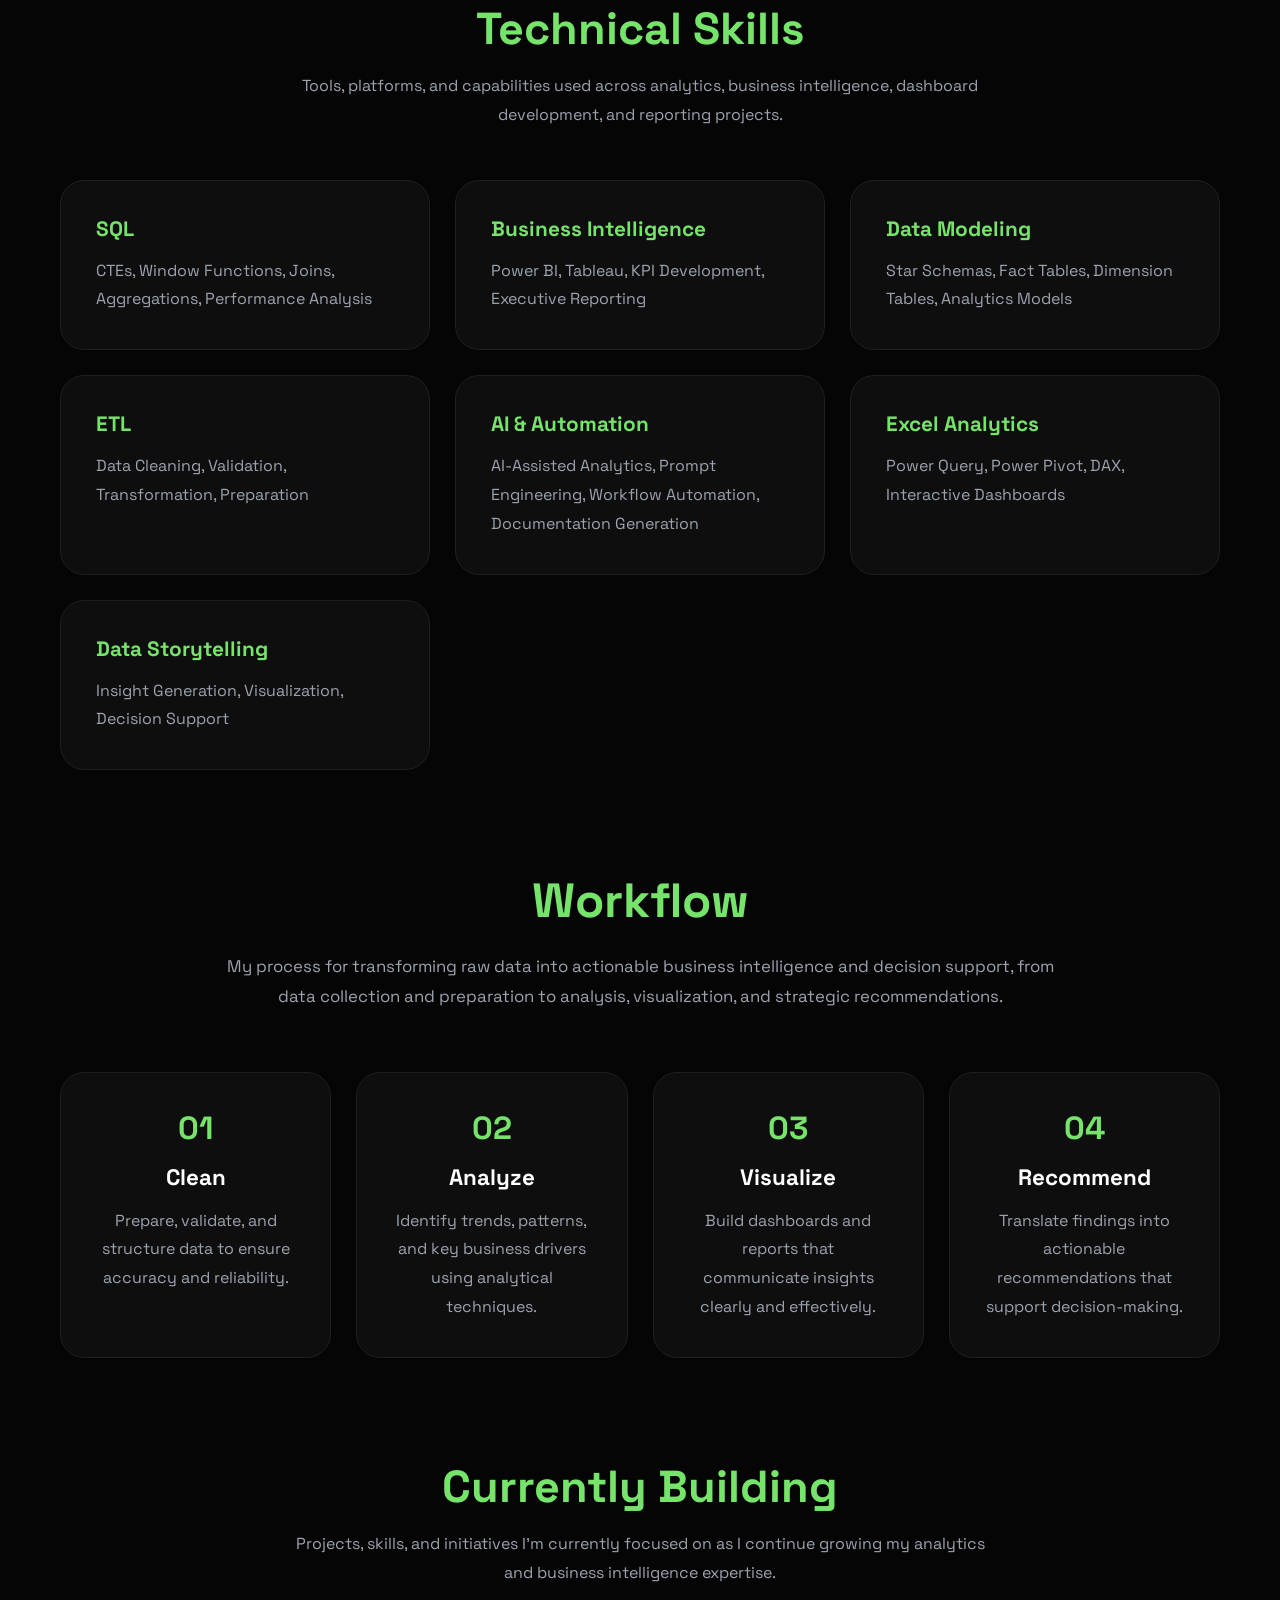
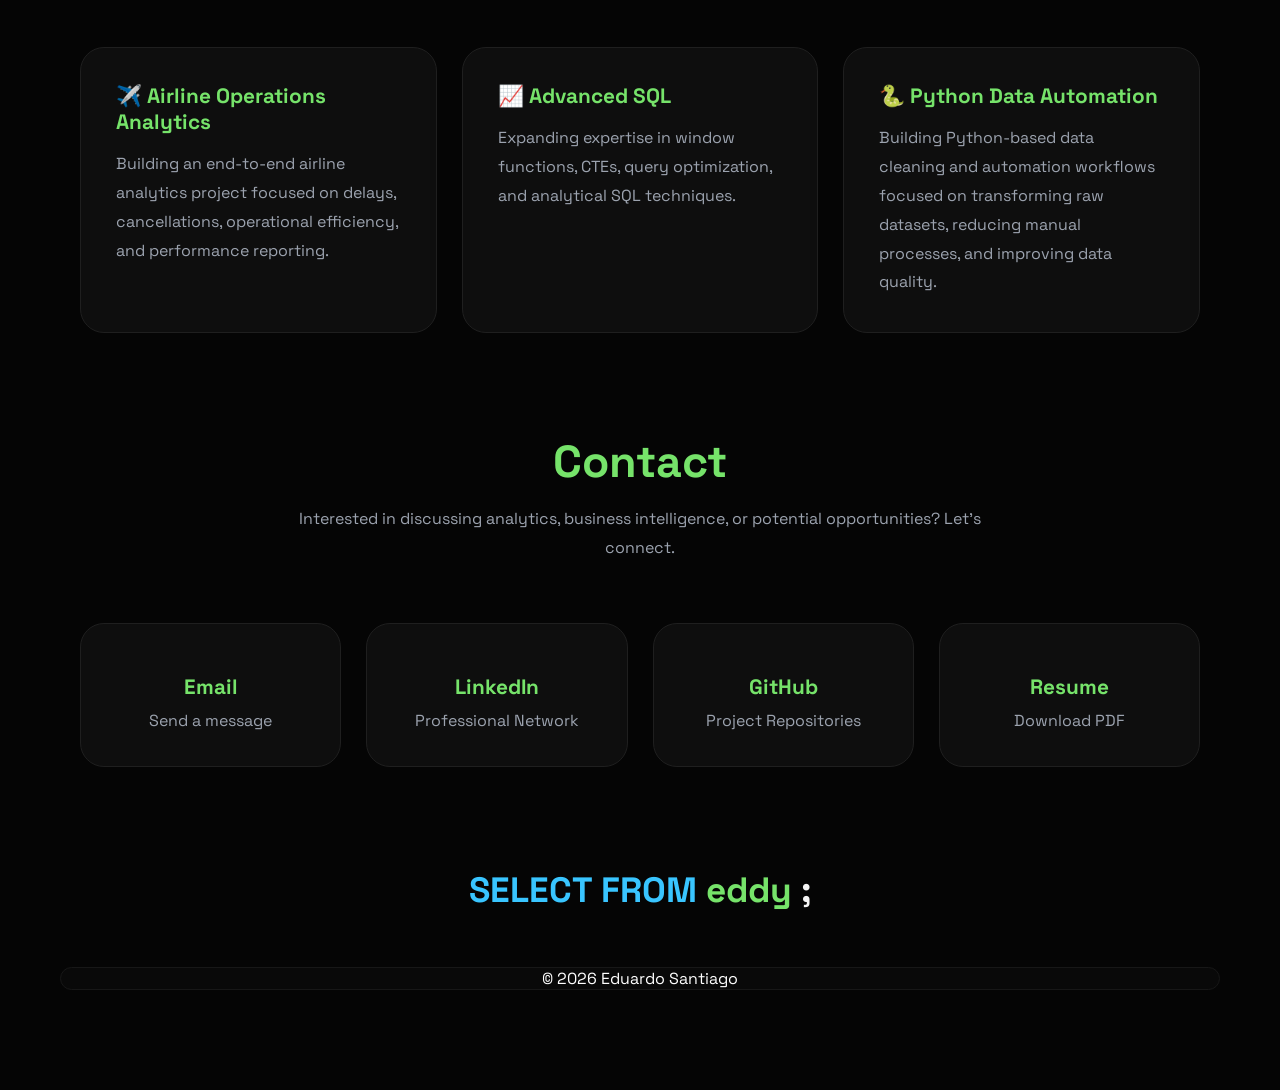
==== commit e5d04480: "index.html" ====
--- a/index.html
+++ b/index.html
@@ -176,7 +176,12 @@
         <div class="skills-card">
             <h3>ETL</h3>
             <p>Data Cleaning, Validation, Transformation, Preparation</p>
-        </div>
+        </div>
+      <div class="skills-card">
+    <h3>AI & Automation</h3>
+    <p>AI-Assisted Analytics, Prompt Engineering, Workflow Automation, Documentation Generation</p>
+</div>
+
 
         <div class="skills-card">
             <h3>Excel Analytics</h3>
@@ -237,7 +242,8 @@
 
     </div>
 
-</section>
+</section>
+
 <section class="home-section">
 
     <h2 class="section-title">
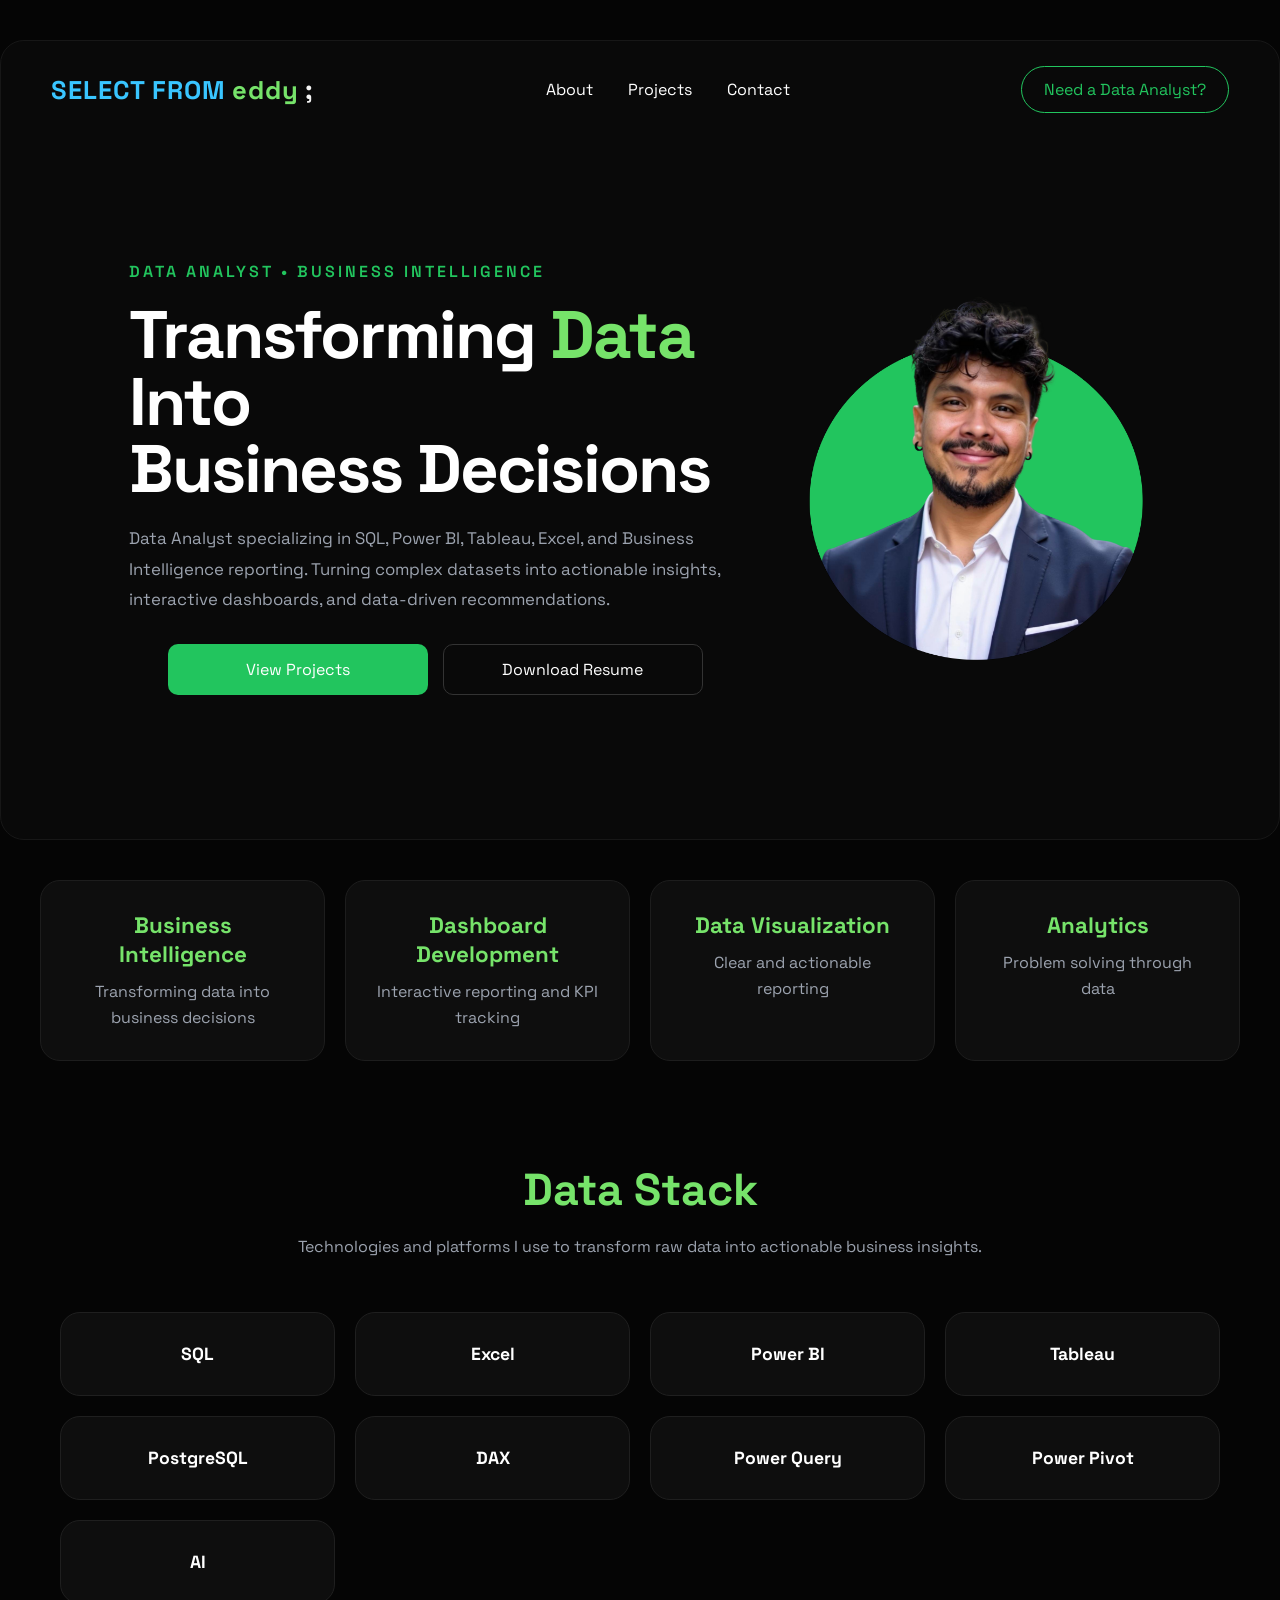
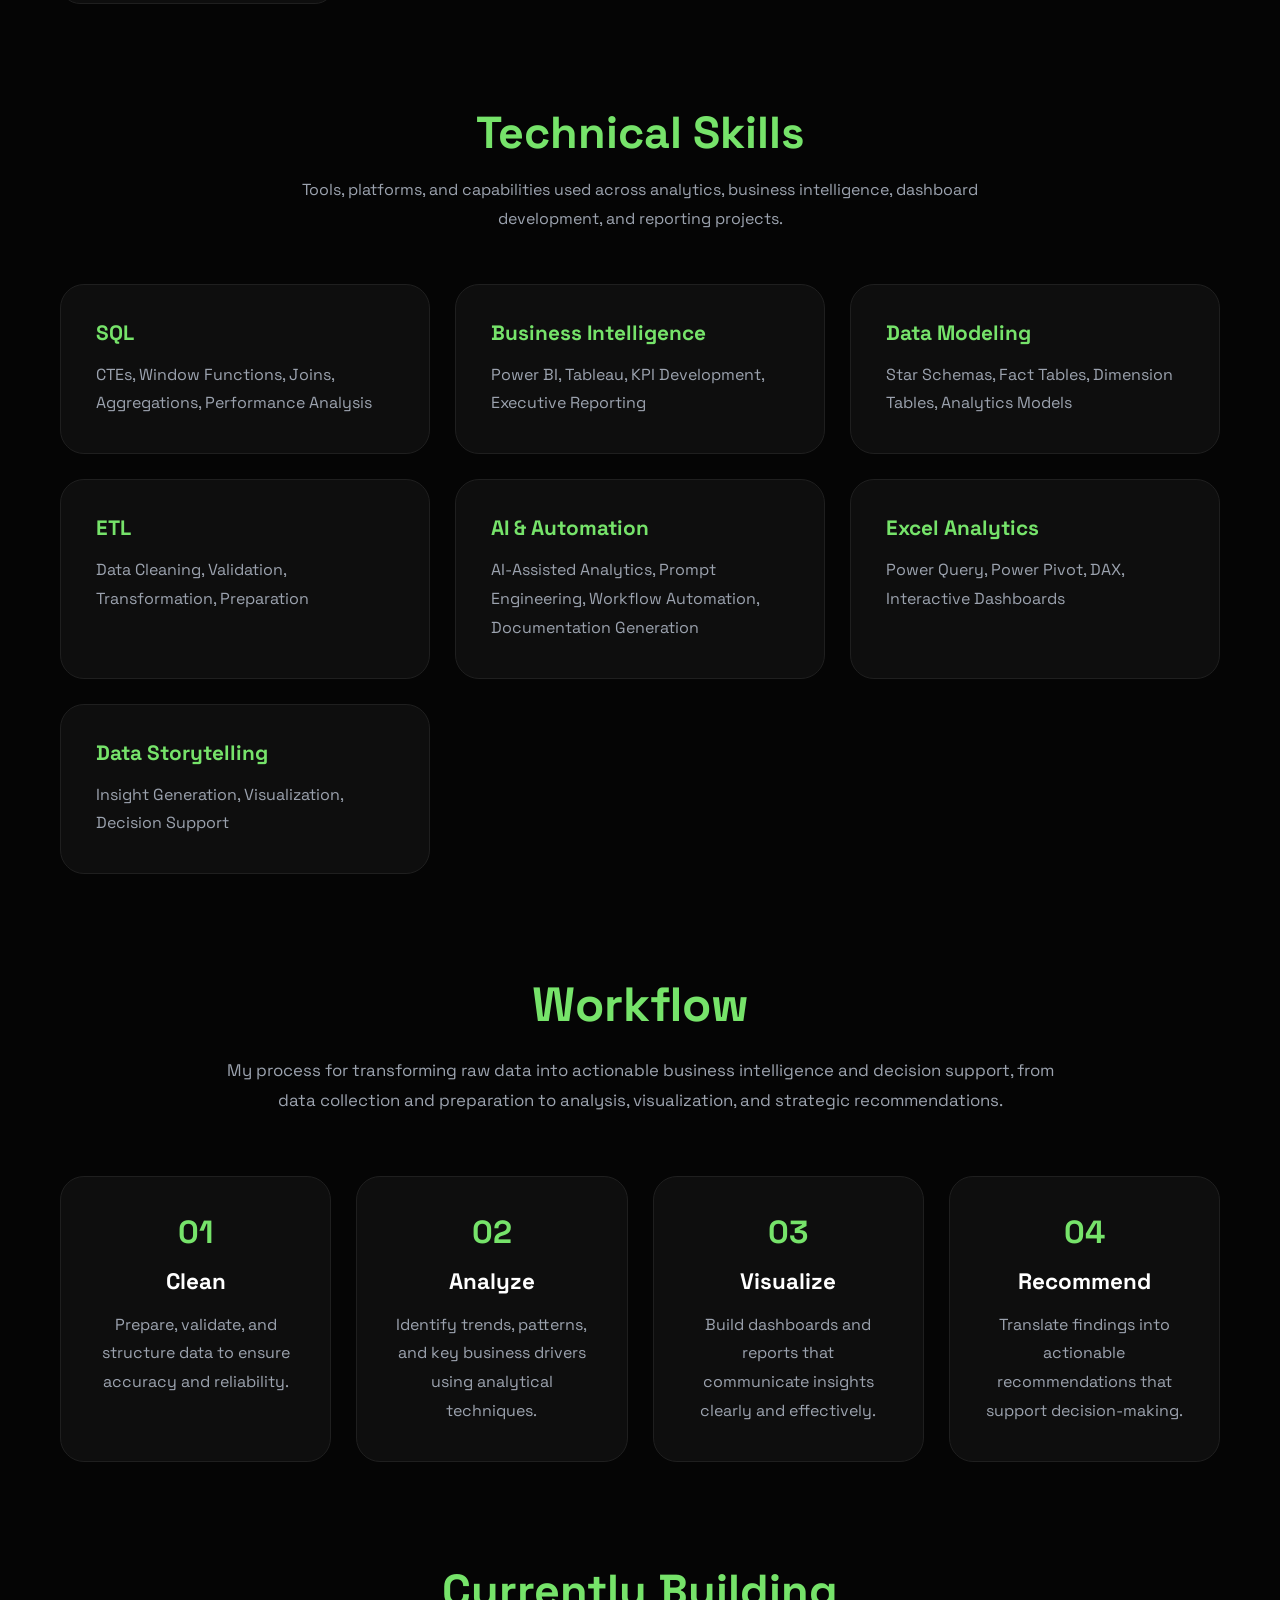
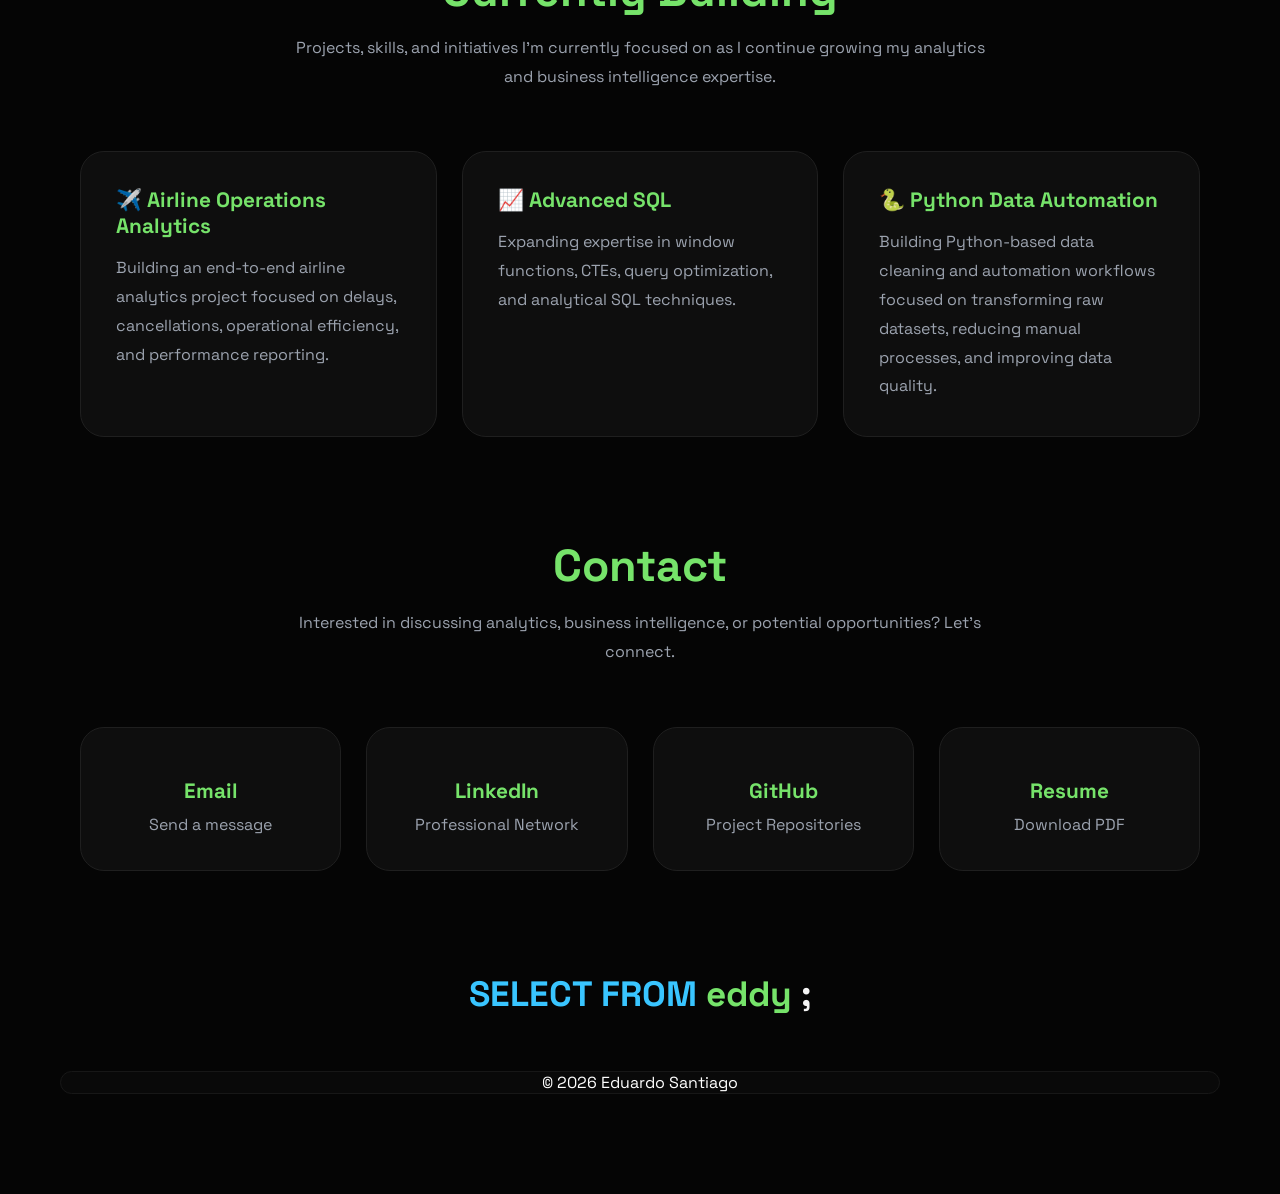
==== commit 7125977e: "index.html" ====
--- a/index.html
+++ b/index.html
@@ -141,6 +141,8 @@
         <div class="stack-card">Power Query</div>
 
         <div class="stack-card">Power Pivot</div>
+
+        <div class="stack-card">AI</div>
 
     </div>
 
